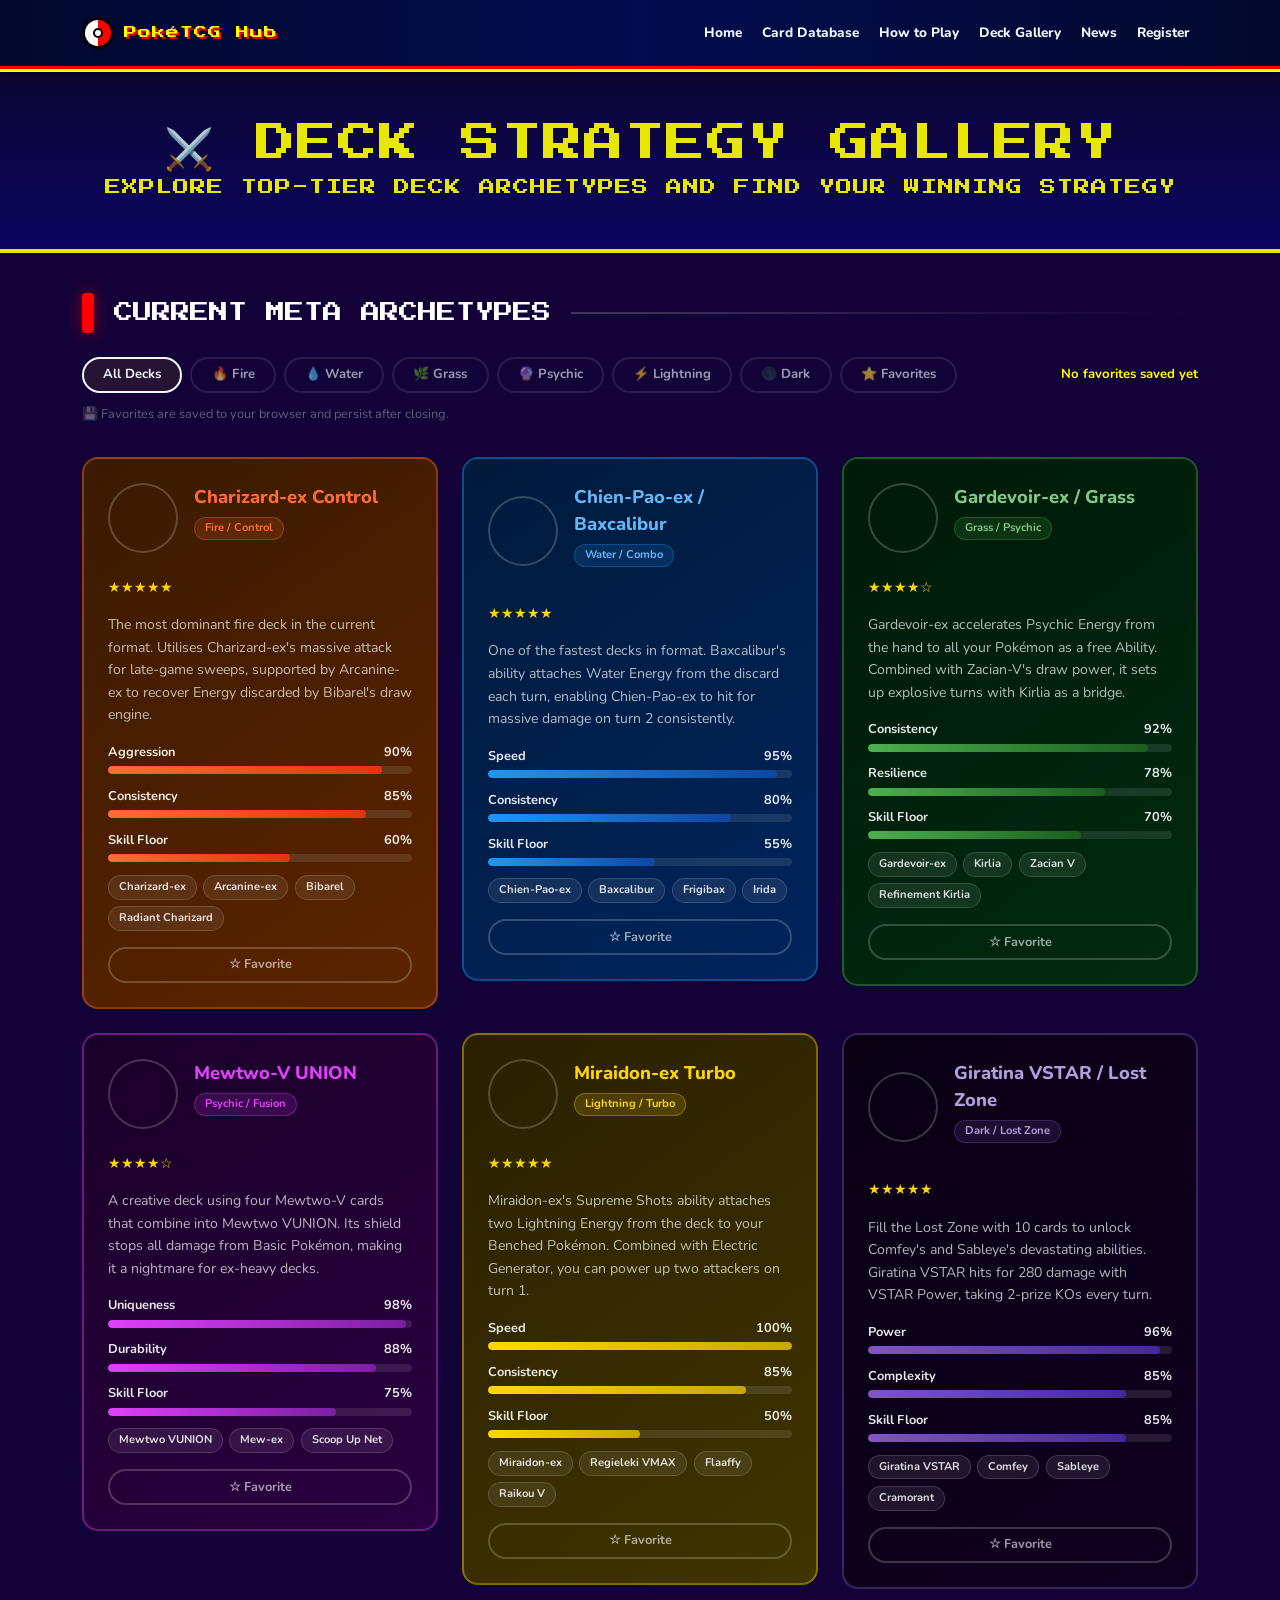
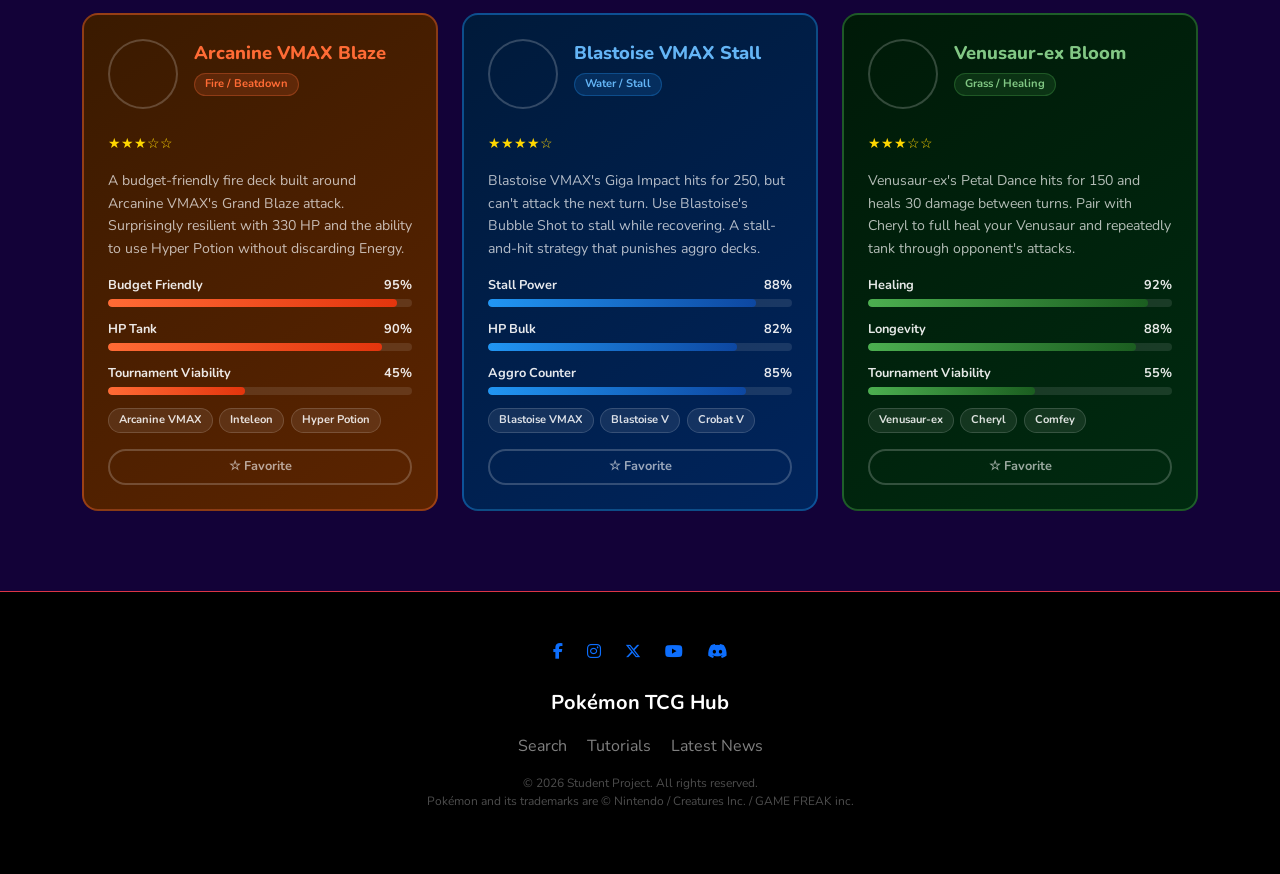
==== decks.html @ c13ad883 "Add files via upload" ====
<!DOCTYPE html>
<html lang="en">
<head>
  <meta charset="UTF-8">
  <meta name="viewport" content="width=device-width, initial-scale=1.0">
  <title>PokéTCG Hub — Deck Strategy Gallery</title>
  <link href="https://cdn.jsdelivr.net/npm/bootstrap@5.3.2/dist/css/bootstrap.min.css" rel="stylesheet">
  <link rel="stylesheet" href="style.css">
  <link rel="stylesheet" href="https://cdnjs.cloudflare.com/ajax/libs/font-awesome/6.4.2/css/all.min.css">
  <link rel="stylesheet" href="tutorial.css">
  <link rel="stylesheet" href="decks.css">

</head>


<body>

  <!-- ── NAVBAR ── -->
  <nav class="navbar navbar-expand-lg">
    <div class="container">
      <a class="navbar-brand" href="index.html">
        <div class="pokeball-icon"></div>
        PokéTCG Hub
      </a>
      <div class="d-flex align-items-center gap-2 order-lg-last">

        <button class="navbar-toggler" type="button" data-bs-toggle="collapse" data-bs-target="#mainNav">
          <span class="navbar-toggler-icon"></span>
        </button>
      </div>
      <div class="collapse navbar-collapse" id="mainNav">
        <ul class="navbar-nav ms-auto gap-1">
          <li class="nav-item"><a class="nav-link" href="index.html"> Home</a></li>
          <li class="nav-item"><a class="nav-link" href="search.html"> Card Database</a></li>
          <li class="nav-item"><a class="nav-link" href="tutorial.html"> How to Play</a></li>
          <li class="nav-item"><a class="nav-link" href="decks.html"> Deck Gallery</a></li>
          <li class="nav-item"><a class="nav-link" href="news.html"> News</a></li>
          <li class="nav-item"><a class="nav-link" href="register.html"> Register</a></li>
        </ul>
      </div>
    </div>
  </nav>

  <!-- ── PAGE BANNER ── -->
  <div class="deck-banner">
    <div class="container">
      <h1>⚔️ Deck Strategy Gallery</h1>
      <p class="mt-2 mb-0">Explore top-tier deck archetypes and find your winning strategy</p>
    </div>
  </div>

  <!-- ── FILTER & FAVORITES BAR ── -->
  <section class="section" style="padding-top:1.5rem; padding-bottom:0;">
    <div class="container">
      <div class="row mb-4">
            <div class="col-12">
                <div class="section-divider-bar">
                    <span class="bar-accent"></span>
                    <h2 class="bar-title">Current Meta Archetypes</h2>
                    <span class="bar-line"></span>
                </div>
            </div>
        </div>
      <div class="d-flex flex-wrap gap-2 align-items-center justify-content-between">
        <div class="d-flex flex-wrap gap-2">
          <button class="deck-filter-btn active" data-filter="all">All Decks</button>
          <button class="deck-filter-btn" data-filter="fire">🔥 Fire</button>
          <button class="deck-filter-btn" data-filter="water">💧 Water</button>
          <button class="deck-filter-btn" data-filter="grass">🌿 Grass</button>
          <button class="deck-filter-btn" data-filter="psychic">🔮 Psychic</button>
          <button class="deck-filter-btn" data-filter="lightning">⚡ Lightning</button>
          <button class="deck-filter-btn" data-filter="dark">🌑 Dark</button>
          <button class="deck-filter-btn" data-filter="favorites">⭐ Favorites</button>
        </div>
        <span id="fav-count" style="font-size:0.82rem;color: yellow;font-weight:700;"></span>
      </div>
      <div style="margin-top:0.75rem;padding-bottom:0.5rem;font-size:0.8rem;color:rgba(255,255,255,0.35);">
        💾 Favorites are saved to your browser and persist after closing.
      </div>
    </div>
  </section>

  <!-- ── DECK GRID ── -->
  <section class="section" style="padding-top:1.5rem;">
    <div class="container">
      <div class="row g-4">

        <!-- FIRE DECK 1 -->
        <div class="col-md-6 col-lg-4 deck-card-wrapper" data-type="fire">
          <div class="deck-card fire">
            <div class="deck-header">
              <div class="deck-type-icon" style="background-image: url('https://r2.limitlesstcg.net/pokemon/gen9/charizard.png');"></div>
              <div>
                <div class="deck-name" style="color:#ff6b35;">Charizard-ex Control</div>
                <div class="deck-tag" style="background:rgba(255,107,53,0.15);color:#ff6b35;border:1px solid rgba(255,107,53,0.3);">Fire / Control</div>
              </div>
            </div>
            <div class="deck-body">
              <div class="deck-stars">★★★★★</div>
              <p class="deck-desc">The most dominant fire deck in the current format. Utilises Charizard-ex's massive attack for late-game sweeps, supported by Arcanine-ex to recover Energy discarded by Bibarel's draw engine.</p>
              <div class="stat-bar">
                <div class="stat-label"><span>Aggression</span><span>90%</span></div><div class="stat-track"><div class="stat-fill fire-fill" style="width:90%;"></div></div></div>
              <div class="stat-bar"><div class="stat-label"><span>Consistency</span><span>85%</span></div><div class="stat-track"><div class="stat-fill fire-fill" style="width:85%;"></div></div></div>
              <div class="stat-bar"><div class="stat-label"><span>Skill Floor</span><span>60%</span></div><div class="stat-track"><div class="stat-fill fire-fill" style="width:60%;"></div></div></div>
              <div class="deck-key-cards">
                <span class="deck-pokemon-chip">Charizard-ex</span>
                <span class="deck-pokemon-chip">Arcanine-ex</span>
                <span class="deck-pokemon-chip">Bibarel</span>
                <span class="deck-pokemon-chip">Radiant Charizard</span>
              </div>
              <button class="fav-btn" data-deck="charizard-ex-control">Favorite</button>
            </div>
          </div>
        </div>

        <!-- WATER DECK 1 -->
        <div class="col-md-6 col-lg-4 deck-card-wrapper" data-type="water">
          <div class="deck-card water">
            <div class="deck-header">
              <div class="deck-type-icon" style="background-image: url('https://r2.limitlesstcg.net/pokemon/gen9/chien-pao.png');"></div>
              <div>
                <div class="deck-name" style="color:#64b5f6;">Chien-Pao-ex / Baxcalibur</div>
                <div class="deck-tag" style="background:rgba(33,150,243,0.15);color:#64b5f6;border:1px solid rgba(33,150,243,0.3);">Water / Combo</div>
              </div>
            </div>
            <div class="deck-body">
              <div class="deck-stars">★★★★★</div>
              <p class="deck-desc">One of the fastest decks in format. Baxcalibur's ability attaches Water Energy from the discard each turn, enabling Chien-Pao-ex to hit for massive damage on turn 2 consistently.</p>
              <div class="stat-bar"><div class="stat-label"><span>Speed</span><span>95%</span></div><div class="stat-track"><div class="stat-fill water-fill" style="width:95%;"></div></div></div>
              <div class="stat-bar"><div class="stat-label"><span>Consistency</span><span>80%</span></div><div class="stat-track"><div class="stat-fill water-fill" style="width:80%;"></div></div></div>
              <div class="stat-bar"><div class="stat-label"><span>Skill Floor</span><span>55%</span></div><div class="stat-track"><div class="stat-fill water-fill" style="width:55%;"></div></div></div>
              <div class="deck-key-cards">
                <span class="deck-pokemon-chip">Chien-Pao-ex</span>
                <span class="deck-pokemon-chip">Baxcalibur</span>
                <span class="deck-pokemon-chip">Frigibax</span>
                <span class="deck-pokemon-chip">Irida</span>
              </div>
              <button class="fav-btn" data-deck="chienpao-baxcalibur">Favorite</button>
            </div>
          </div>
        </div>

        <!-- GRASS DECK 1 -->
        <div class="col-md-6 col-lg-4 deck-card-wrapper" data-type="grass">
          <div class="deck-card grass">
            <div class="deck-header">
              <div class="deck-type-icon" style="background-image: url('	https://r2.limitlesstcg.net/pokemon/gen9/gardevoir.png');"></div>
              <div>
                <div class="deck-name" style="color:#81c784;">Gardevoir-ex / Grass</div>
                <div class="deck-tag" style="background:rgba(76,175,80,0.15);color:#81c784;border:1px solid rgba(76,175,80,0.3);">Grass / Psychic</div>
              </div>
            </div>
            <div class="deck-body">
              <div class="deck-stars">★★★★☆</div>
              <p class="deck-desc">Gardevoir-ex accelerates Psychic Energy from the hand to all your Pokémon as a free Ability. Combined with Zacian-V's draw power, it sets up explosive turns with Kirlia as a bridge.</p>
              <div class="stat-bar"><div class="stat-label"><span>Consistency</span><span>92%</span></div><div class="stat-track"><div class="stat-fill grass-fill" style="width:92%;"></div></div></div>
              <div class="stat-bar"><div class="stat-label"><span>Resilience</span><span>78%</span></div><div class="stat-track"><div class="stat-fill grass-fill" style="width:78%;"></div></div></div>
              <div class="stat-bar"><div class="stat-label"><span>Skill Floor</span><span>70%</span></div><div class="stat-track"><div class="stat-fill grass-fill" style="width:70%;"></div></div></div>
              <div class="deck-key-cards">
                <span class="deck-pokemon-chip">Gardevoir-ex</span>
                <span class="deck-pokemon-chip">Kirlia</span>
                <span class="deck-pokemon-chip">Zacian V</span>
                <span class="deck-pokemon-chip">Refinement Kirlia</span>
              </div>
              <button class="fav-btn" data-deck="gardevoir-grass">Favorite</button>
            </div>
          </div>
        </div>

        <!-- PSYCHIC DECK -->
        <div class="col-md-6 col-lg-4 deck-card-wrapper" data-type="psychic">
          <div class="deck-card psychic">
            <div class="deck-header">
              <div class="deck-type-icon" style="background-image: url('https://r2.limitlesstcg.net/pokemon/gen9/mewtwo.png');"></div>
              <div>
                <div class="deck-name" style="color:#e040fb;">Mewtwo-V UNION</div>
                <div class="deck-tag" style="background:rgba(224,64,251,0.15);color:#e040fb;border:1px solid rgba(224,64,251,0.3);">Psychic / Fusion</div>
              </div>
            </div>
            <div class="deck-body">
              <div class="deck-stars">★★★★☆</div>
              <p class="deck-desc">A creative deck using four Mewtwo-V cards that combine into Mewtwo VUNION. Its shield stops all damage from Basic Pokémon, making it a nightmare for ex-heavy decks.</p>
              <div class="stat-bar"><div class="stat-label"><span>Uniqueness</span><span>98%</span></div><div class="stat-track"><div class="stat-fill psychic-fill" style="width:98%;"></div></div></div>
              <div class="stat-bar"><div class="stat-label"><span>Durability</span><span>88%</span></div><div class="stat-track"><div class="stat-fill psychic-fill" style="width:88%;"></div></div></div>
              <div class="stat-bar"><div class="stat-label"><span>Skill Floor</span><span>75%</span></div><div class="stat-track"><div class="stat-fill psychic-fill" style="width:75%;"></div></div></div>
              <div class="deck-key-cards">
                <span class="deck-pokemon-chip">Mewtwo VUNION</span>
                <span class="deck-pokemon-chip">Mew-ex</span>
                <span class="deck-pokemon-chip">Scoop Up Net</span>
              </div>
              <button class="fav-btn" data-deck="mewtwo-vunion">Favorite</button>
            </div>
          </div>
        </div>

        <!-- LIGHTNING DECK -->
        <div class="col-md-6 col-lg-4 deck-card-wrapper" data-type="lightning">
          <div class="deck-card lightning">
            <div class="deck-header">
              <div class="deck-type-icon" style="background-image: url('https://r2.limitlesstcg.net/pokemon/gen9/miraidon.png');"></div>
              <div>
                <div class="deck-name" style="color:#ffd700;">Miraidon-ex Turbo</div>
                <div class="deck-tag" style="background:rgba(255,215,0,0.15);color:#ffd700;border:1px solid rgba(255,215,0,0.3);">Lightning / Turbo</div>
              </div>
            </div>
            <div class="deck-body">
              <div class="deck-stars">★★★★★</div>
              <p class="deck-desc">Miraidon-ex's Supreme Shots ability attaches two Lightning Energy from the deck to your Benched Pokémon. Combined with Electric Generator, you can power up two attackers on turn 1.</p>
              <div class="stat-bar"><div class="stat-label"><span>Speed</span><span>100%</span></div><div class="stat-track"><div class="stat-fill lightning-fill" style="width:100%;"></div></div></div>
              <div class="stat-bar"><div class="stat-label"><span>Consistency</span><span>85%</span></div><div class="stat-track"><div class="stat-fill lightning-fill" style="width:85%;"></div></div></div>
              <div class="stat-bar"><div class="stat-label"><span>Skill Floor</span><span>50%</span></div><div class="stat-track"><div class="stat-fill lightning-fill" style="width:50%;"></div></div></div>
              <div class="deck-key-cards">
                <span class="deck-pokemon-chip">Miraidon-ex</span>
                <span class="deck-pokemon-chip">Regieleki VMAX</span>
                <span class="deck-pokemon-chip">Flaaffy</span>
                <span class="deck-pokemon-chip">Raikou V</span>
              </div>
              <button class="fav-btn" data-deck="miraidon-turbo">Favorite</button>
            </div>
          </div>
        </div>

        <!-- DARK DECK -->
        <div class="col-md-6 col-lg-4 deck-card-wrapper" data-type="dark">
          <div class="deck-card dark">
            <div class="deck-header">
              <div class="deck-type-icon" style="background-image: url('https://r2.limitlesstcg.net/pokemon/gen9/giratina.png');"></div>
              <div>
                <div class="deck-name" style="color:#b39ddb;">Giratina VSTAR / Lost Zone</div>
                <div class="deck-tag" style="background:rgba(126,87,194,0.15);color:#b39ddb;border:1px solid rgba(126,87,194,0.3);">Dark / Lost Zone</div>
              </div>
            </div>
            <div class="deck-body">
              <div class="deck-stars">★★★★★</div>
              <p class="deck-desc">Fill the Lost Zone with 10 cards to unlock Comfey's and Sableye's devastating abilities. Giratina VSTAR hits for 280 damage with VSTAR Power, taking 2-prize KOs every turn.</p>
              <div class="stat-bar"><div class="stat-label"><span>Power</span><span>96%</span></div><div class="stat-track"><div class="stat-fill dark-fill" style="width:96%;"></div></div></div>
              <div class="stat-bar"><div class="stat-label"><span>Complexity</span><span>85%</span></div><div class="stat-track"><div class="stat-fill dark-fill" style="width:85%;"></div></div></div>
              <div class="stat-bar"><div class="stat-label"><span>Skill Floor</span><span>85%</span></div><div class="stat-track"><div class="stat-fill dark-fill" style="width:85%;"></div></div></div>
              <div class="deck-key-cards">
                <span class="deck-pokemon-chip">Giratina VSTAR</span>
                <span class="deck-pokemon-chip">Comfey</span>
                <span class="deck-pokemon-chip">Sableye</span>
                <span class="deck-pokemon-chip">Cramorant</span>
              </div>
              <button class="fav-btn" data-deck="giratina-lost-zone">Favorite</button>
            </div>
          </div>
        </div>

        <!-- FIRE DECK 2 -->
        <div class="col-md-6 col-lg-4 deck-card-wrapper" data-type="fire">
          <div class="deck-card fire">
            <div class="deck-header">
              <div class="deck-type-icon" style="background-image: url('https://r2.limitlesstcg.net/pokemon/gen9/arcanine.png');"></div>
              <div>
                <div class="deck-name" style="color:#ff6b35;">Arcanine VMAX Blaze</div>
                <div class="deck-tag" style="background:rgba(255,107,53,0.15);color:#ff6b35;border:1px solid rgba(255,107,53,0.3);">Fire / Beatdown</div>
              </div>
            </div>
            <div class="deck-body">
              <div class="deck-stars">★★★☆☆</div>
              <p class="deck-desc">A budget-friendly fire deck built around Arcanine VMAX's Grand Blaze attack. Surprisingly resilient with 330 HP and the ability to use Hyper Potion without discarding Energy.</p>
              <div class="stat-bar"><div class="stat-label"><span>Budget Friendly</span><span>95%</span></div><div class="stat-track"><div class="stat-fill fire-fill" style="width:95%;"></div></div></div>
              <div class="stat-bar"><div class="stat-label"><span>HP Tank</span><span>90%</span></div><div class="stat-track"><div class="stat-fill fire-fill" style="width:90%;"></div></div></div>
              <div class="stat-bar"><div class="stat-label"><span>Tournament Viability</span><span>45%</span></div><div class="stat-track"><div class="stat-fill fire-fill" style="width:45%;"></div></div></div>
              <div class="deck-key-cards">
                <span class="deck-pokemon-chip">Arcanine VMAX</span>
                <span class="deck-pokemon-chip">Inteleon</span>
                <span class="deck-pokemon-chip">Hyper Potion</span>
              </div>
              <button class="fav-btn" data-deck="arcanine-vmax">Favorite</button>
            </div>
          </div>
        </div>

        <!-- WATER DECK 2 -->
        <div class="col-md-6 col-lg-4 deck-card-wrapper" data-type="water">
          <div class="deck-card water">
            <div class="deck-header">
              <div class="deck-type-icon" style="background-image: url('https://r2.limitlesstcg.net/pokemon/gen9/blastoise.png');"></div>
              <div>
                <div class="deck-name" style="color:#64b5f6;">Blastoise VMAX Stall</div>
                <div class="deck-tag" style="background:rgba(33,150,243,0.15);color:#64b5f6;border:1px solid rgba(33,150,243,0.3);">Water / Stall</div>
              </div>
            </div>
            <div class="deck-body">
              <div class="deck-stars">★★★★☆</div>
              <p class="deck-desc">Blastoise VMAX's Giga Impact hits for 250, but can't attack the next turn. Use Blastoise's Bubble Shot to stall while recovering. A stall-and-hit strategy that punishes aggro decks.</p>
              <div class="stat-bar"><div class="stat-label"><span>Stall Power</span><span>88%</span></div><div class="stat-track"><div class="stat-fill water-fill" style="width:88%;"></div></div></div>
              <div class="stat-bar"><div class="stat-label"><span>HP Bulk</span><span>82%</span></div><div class="stat-track"><div class="stat-fill water-fill" style="width:82%;"></div></div></div>
              <div class="stat-bar"><div class="stat-label"><span>Aggro Counter</span><span>85%</span></div><div class="stat-track"><div class="stat-fill water-fill" style="width:85%;"></div></div></div>
              <div class="deck-key-cards">
                <span class="deck-pokemon-chip">Blastoise VMAX</span>
                <span class="deck-pokemon-chip">Blastoise V</span>
                <span class="deck-pokemon-chip">Crobat V</span>
              </div>
              <button class="fav-btn" data-deck="blastoise-vmax">Favorite</button>
            </div>
          </div>
        </div>

        <!-- GRASS DECK 2 -->
        <div class="col-md-6 col-lg-4 deck-card-wrapper" data-type="grass">
          <div class="deck-card grass">
            <div class="deck-header">
              <div class="deck-type-icon" style="background-image: url('https://r2.limitlesstcg.net/pokemon/gen9/venusaur.png');"></div>
              <div>
                <div class="deck-name" style="color:#81c784;">Venusaur-ex Bloom</div>
                <div class="deck-tag" style="background:rgba(76,175,80,0.15);color:#81c784;border:1px solid rgba(76,175,80,0.3);">Grass / Healing</div>
              </div>
            </div>
            <div class="deck-body">
              <div class="deck-stars">★★★☆☆</div>
              <p class="deck-desc">Venusaur-ex's Petal Dance hits for 150 and heals 30 damage between turns. Pair with Cheryl to full heal your Venusaur and repeatedly tank through opponent's attacks.</p>
              <div class="stat-bar"><div class="stat-label"><span>Healing</span><span>92%</span></div><div class="stat-track"><div class="stat-fill grass-fill" style="width:92%;"></div></div></div>
              <div class="stat-bar"><div class="stat-label"><span>Longevity</span><span>88%</span></div><div class="stat-track"><div class="stat-fill grass-fill" style="width:88%;"></div></div></div>
              <div class="stat-bar"><div class="stat-label"><span>Tournament Viability</span><span>55%</span></div><div class="stat-track"><div class="stat-fill grass-fill" style="width:55%;"></div></div></div>
              <div class="deck-key-cards">
                <span class="deck-pokemon-chip">Venusaur-ex</span>
                <span class="deck-pokemon-chip">Cheryl</span>
                <span class="deck-pokemon-chip">Comfey</span>
              </div>
              <button class="fav-btn" data-deck="venusaur-bloom">Favorite</button>
            </div>
          </div>
        </div>

      </div><!-- end row -->
    </div>
  </section>

  <!-- ── FOOTER ── -->
<footer class="py-5 bg-black border-top border-danger">
    <div class="container text-center">
        <div class="social-links d-flex justify-content-center gap-4 mb-4">
            <a href="https://www.facebook.com/Pokemon/" class="social-icon"><i class="fab fa-facebook-f"></i></a>
            <a href="https://www.instagram.com/pokemon/" class="social-icon"><i class="fab fa-instagram"></i></a>
            <a href="https://x.com/Pokemon?lang=en" class="social-icon"><i class="fab fa-x-twitter"></i></a>
            <a href="https://www.youtube.com/@pokemon" class="social-icon"><i class="fab fa-youtube"></i></a>
            <a href="https://discord.com/invite/pokemon" class="social-icon"><i class="fab fa-discord"></i></a>
        </div>

        <div class="mb-3">
            <span class="text-white fw-bold fs-5">Pokémon TCG Hub</span>
        </div>
        
        <ul class="list-inline mb-3">
            <li class="list-inline-item mx-2"><a href="search.html" class="text-white-50 text-decoration-none">Search</a></li>
            <li class="list-inline-item mx-2"><a href="tutorial.html" class="text-white-50 text-decoration-none">Tutorials</a></li>
            <li class="list-inline-item mx-2"><a href="news.html" class="text-white-50 text-decoration-none">Latest News</a></li>
        </ul>

        <p class="text-white-50" style="font-size: 0.75rem; opacity: 0.6;">
            © 2026 Student Project. All rights reserved. <br>
            Pokémon and its trademarks are © Nintendo / Creatures Inc. / GAME FREAK inc.
        </p>
    </div>
</footer>

  <script src="https://cdn.jsdelivr.net/npm/bootstrap@5.3.2/dist/js/bootstrap.bundle.min.js"></script>
  <script src="https://code.jquery.com/jquery-3.7.1.min.js"></script>
  <script src="deck.js"></script>
</body>
</html>
---- style.css ----
@import url('https://fonts.googleapis.com/css2?family=Press+Start+2P&family=Nunito:wght@400;600;700;800;900&display=swap');

*{
  margin: 0;
  padding: 0;
}

body{
  font-family: 'Nunito',sans-serif;
  background: rgb(19, 2, 56);
  color:aliceblue;
  min-height: 100vh;
}

/*--Navbar--*/
.navbar{
  background: linear-gradient(90deg, rgb(2, 8, 44) 0%,rgb(2, 12, 78) 50%,rgb(2, 8, 44) 100%);
  border-bottom: 3px solid red;
  padding: 0.75rem 0;
  position: sticky;
  top: 0;
  z-index: 1000;
  box-shadow: 0 4px 20px rgba(0,0,0,0.4);
}

.navbar::after {
  content: '';
  position: absolute;
  bottom: -6px;
  left: 0; right: 0;
  height: 3px;
  background: yellow;
}

.navbar-brand{
  font-family: 'Press Start 2P', monospace;
  font-size: 0.8rem;
  color: yellow !important;
  text-shadow: 2px 2px 0 red;
  display: flex;
  align-items: center;
  gap: 10px;
  letter-spacing: 1px;
}

.navbar-brand .pokeball-icon{
   width: 32px; height: 32px;
  background: conic-gradient(red 0 50%, white 50% 100%);
  border-radius: 50%;
  border: 3px solid black;
  position: relative;
  flex-shrink: 0;
  animation: spin-slow 8s linear infinite;
}

.navbar-brand .pokeball-icon::after {
  content: '';
  position: absolute;
  top: 50%; left: 50%;
  transform: translate(-50%, -50%);
  width: 10px; height: 10px;
  background: white;
  border-radius: 50%;
  border: 2px solid black;
}


@keyframes spin-slow {
  from { transform: rotate(0deg); }
  to   { transform: rotate(360deg); }
}

.nav-link{
  color:aliceblue;
  font-weight: 780;
  font-size: 0.85rem;
  padding: 0.5rem 0.75rem;
  border-radius: 8px;
  transition: all 0.25s cubic-bezier(0.4,0,0.2,1);
  position:relative;
}

.nav-link:hover, nav-link.active{
  color: yellow;
  background: rgb(20, 15, 1);
}

.nav-link.active::after {
  content: '';
  position: absolute;
  bottom: 2px; left: 50%;
  transform: translateX(-50%);
  width: 6px; height: 6px;
  background:yellow;
  border-radius: 50%;
}

.navbar-toggler{
  border-color: yellow;
}

.navbar-toggler-icon{
  background-image: url("data:image/svg+xml,%3Csvg viewBox='0 0 30 30' xmlns='http://www.w3.org/2000/svg'%3E%3Cpath stroke='rgba(255,215,0,1)' stroke-width='2' d='M4 7h22M4 15h22M4 23h22'/%3E%3C/svg%3E");
}

/*--Hero--*/
.hero{
  position: relative;
  min-height: 85vh;
  display: flex;
  align-items: center;
  background:
    linear-gradient(160deg, rgba(26,26,46,0.95) 0%, rgba(15,52,96,0.9) 100%),
    url('https://images.unsplash.com/photo-1613771404784-3a5686aa2be3?w=1600&q=80') center/cover no-repeat;
  perspective: 800px;
  overflow: hidden;
}

.hero::before{
  content: '';
  position: absolute;
  inset: 0;
  background: radial-gradient(ellipse at 60% 50%, rgba(6, 109, 204, 0.15));
}

.hero-content{ position:relative; z-index: 1;}

.hero-mini-title{
  font-family: 'Press Start 2P', monospace;
  font-size: 1rem;
  color:yellow;
  letter-spacing: 4px;
  text-transform: uppercase;
  margin-bottom: 1rem;
  opacity: 0.9;
}

.hero-title{
  font-family: 'Press Start 2P', monospace;
  font-size: clamp(1.2rem,4VW,2.2rem);
  line-height: 1.6;
  color:white;
  text-shadow: 3px 3px 0 red, 6px 6px 0 black;
  margin-bottom: 1.5rem;
}

.hero-title span{color:yellow;}

.hero-subtitle{
  font-size: 1.1rem;
  color: white;
  max-width: 500px;
  line-height: 1.7;
  margin-bottom: 2rem;
}

.hero-visual{
  position: relative;
  display:flex;
  justify-content: center;
  align-items: center;
}

.hero-pokecard{
  width: 350px;
  transition: transform 0.3s ease;
  transform-style: preserve-3d;
}

.hero-pokecard img {
    max-width: 100%;
    height: auto;
    border-radius: 15px;
    box-shadow: 0 20px 40px rgba(0,0,0,0.6);
    animation: float 4s ease-in-out infinite;
}

.hero-pokecard:hover{
  transform: translateZ(40px) rotateX(10deg) rotateY(5deg);
}

@keyframes float {
    0% { transform: translateY(0px); }
    50% { transform: translateY(-20px); }
    100% { transform: translateY(0px); }
}

/*  Sets Section */
.set-card {
    background: #250322;
    padding: 30px;
    border-radius: 20px;
    text-align: center;
    border: 1px solid #000000;
    transition: all 0.3s ease;
    height: 100%;
}

.set-card:hover {
    background: #88711c;
    border-color: rgb(241, 98, 3);
    transform: scale(1.03);
}

.set-logo {
    max-height: 80px;
    width: auto;
    filter: drop-shadow(0 5px 15px rgba(202, 5, 5, 0.5));
}

.set-card h5 {
    margin-top: 15px;
    font-weight: 700;
}


/*-Middle Section-*/
.feature-box {
    background: rgb(4, 4, 113);
    border-radius: 15px;
    border: 1px solid black ;
    transition: 0.3s;
}

.feature-box:hover {
    border-color: red; /* Poke Red */
    transform: translateY(-5px);
    box-shadow: 0 10px 20px rgba(0,0,0,0.5);
}
  
.feature-box h4 {
    color: yellow; /* Poke Yellow */
    margin-bottom: 15px;
}

/*-Hero Button-*/

.search-hero-button{
  background:linear-gradient(135deg, red, darkred);
  color: white;
  font-weight: 800;
  padding: 0.75rem 2rem;
  border-radius: 50px;
  border: 2px solid transparent;
  transition: all 0.25s cubic-bezier(0.4,0,0.2,1);
  text-decoration: none;
  display:inline-block;
  font-size: 0.95rem;
  box-shadow: 0 4px 15px darkred;
  position: relative;
  overflow: hidden;
}

.search-hero-button::before{
  content: '';
  position:absolute;
  top: 0; left: -100%;
  width: 100%; height: 100%;
  background: linear-gradient(90deg, transparent, rgba(184, 182, 182, 0.688), transparent);
  transition: left 0.4s;
}

.search-hero-button:hover{
  transform: translateY(-2px);
  box-shadow: 0 8px 25px rgb(221, 51, 51);
  color: white;
}

.search-hero-button:hover::before{left: 100%;}

.tutorial-hero-button{
  background: transparent;
  color:yellow;
  font-weight: 800;
  padding: 0.75rem 2rem;
  border-radius: 50px;
  border: 2px solid yellow;
  transition: all 0.25s cubic-bezier(0.4,0,0.2,1); 
  text-decoration: none;
  display: inline-block;
}

.tutorial-hero-button:hover{
  background: yellow;
  color:black;
  transform: translateY(-2px);
}

/* ── SECTION from Search Html ── */
.section { padding: 5rem 0; position: relative; z-index: 1; }
.section-alt { background: rgba(255,255,255,0.02); }


/* ── FEATURE ICONS ── */
.feature-icon {
  width: 64px; height: 64px;
  border-radius: 16px;
  display: flex; align-items: center; justify-content: center;
  font-size: 1.8rem;
  margin-bottom: 1rem;
}
.feature-icon.red    { background: rgba(227,53,13,0.15); }
.feature-icon.yellow { background: rgba(255,215,0,0.15); }
.feature-icon.blue   { background: rgba(26,115,232,0.15); }
.feature-icon.green  { background: rgba(76,175,80,0.15); }

/* ── SEARCH BAR from Search HTML── */
.search-wrapper {
  background: linear-gradient(135deg, rgb(14, 7, 110), rgba(15,52,96,0.6));
  border: 2px solid rgba(255,215,0,0.2);
  border-radius: 16px;
  padding: 2rem;
  margin-bottom: 2rem;
}

.search-input-group {
  display: flex;
  gap: 0.75rem;
  flex-wrap: wrap;
}

.search-input-group input {
  flex: 1;
  min-width: 200px;
  background: rgba(255,255,255,0.07);
  border: 2px solid rgba(255,255,255,0.1);
  border-radius: 50px;
  color: white;
  padding: 0.75rem 1.5rem;
  font-size: 1rem;
  font-family: 'Nunito', sans-serif;
  transition: all 0.25s cubic-bezier(0.4,0,0.2,1);
  outline: none;
}
.search-input-group input:focus {
  border-color: yellow;
  background: rgba(255,255,255,0.1);
  box-shadow: 0 0 0 3px rgba(255,215,0,0.15);
}
.search-input-group input::placeholder { color: rgba(255,255,255,0.4); }

.search-input-group select {
  background: rgba(255,255,255,0.07);
  border: 2px solid rgba(255,255,255,0.1);
  border-radius: 50px;
  color: white;
  padding: 0.75rem 1.2rem;
  font-family: 'Nunito', sans-serif;
  transition:all 0.25s cubic-bezier(0.4,0,0.2,1);
  outline: none;
  cursor: pointer;
}
.search-input-group select:focus { border-color: yellow; }
.search-input-group select option { background: rgb(2, 4, 33); }

/*Search Html banner*/
.page-banner {
    font-family: 'Press Start 2P', monospace;
    font-size: 1rem;
    color:yellow;
    letter-spacing: 4px;
    text-transform: uppercase;
    margin-bottom: 1rem;
    opacity: 0.9;
    background: linear-gradient(rgba(9, 8, 48, 0.7), rgba(7, 7, 116, 0.7));
    background-size: cover;
    background-position: center;
    padding: 50px 0;
    text-align: center;
    border-bottom: 4px solid var(--poke-yellow);
}

/*-- Search Page Button --*/
.btn-poke-primary {
  background: linear-gradient(135deg, red, darkred);
  color:white;
  font-weight: 800;
  padding: 0.75rem 2rem;
  border-radius: 50px;
  border: 2px solid transparent;
  transition: all 0.25s cubic-bezier(0.4,0,0.2,1);
  text-decoration: none;
  display: inline-block;
  font-size: 0.95rem;
  box-shadow: 0 4px 15px rgba(227,53,13,0.4);
  position: relative;
  overflow: hidden;
}
.btn-poke-primary::before {
  content: '';
  position: absolute;
  top: 0; left: -100%;
  width: 100%; height: 100%;
  background: linear-gradient(90deg, transparent, rgba(255,255,255,0.2), transparent);
  transition: left 0.4s;
}
.btn-poke-primary:hover {
  transform: translateY(-2px);
  box-shadow: 0 8px 25px rgba(227,53,13,0.5);
  color: white;
}
.btn-poke-primary:hover::before { left: 100%; }

/*--Pokemon cards*/
.card {
    background: var(--card-bg);
    border: none;
    transition: 0.3s;
}

.card:hover {
    transform: translateY(-8px);
    box-shadow: 0 10px 20px rgba(239, 83, 80, 0.3);
}

.card-title {
    color: var(--poke-yellow);
    font-size: 0.95rem;
}

/*load more button*/
#load-more-btn {
    background: rgb(210, 122, 14);
    border: 1px solid yellow;
    color: white;
    padding: 12px 40px;
    border-radius: 30px;
    font-weight: bold;
}

/* ── DECK CARDS ── */
.deck-banner {
    font-family: 'Press Start 2P', monospace;
    font-size: 1rem;
    color:yellow;
    letter-spacing: 1px;
    text-transform: uppercase;
    margin-bottom: 1rem;
    opacity: 0.9;
    background: linear-gradient(rgba(9, 8, 48, 0.7), rgba(7, 7, 116, 0.7)), url(https://wallpapercave.com/wp/wp12246916.jpg);
    background-size: cover;
    background-position: center;
    padding: 50px 0;
    text-align: center;
    border-bottom: 4px solid yellow;
}

.deck-card {
  border-radius: 16px;
  overflow: hidden;
  border: 2px solid rgba(255,255,255,0.1);
  transition: all 0.25s cubic-bezier(0.4,0,0.2,1);
  position: relative;
  cursor: pointer;
}
.deck-card:hover { transform: translateY(-8px); box-shadow: 0 16px 48px rgba(0,0,0,0.28); } 

.deck-card.fire   { background: linear-gradient(145deg, #3a1a00, #5c2400); border-color: rgba(255,107,53,0.4); }
.deck-card.water  { background: linear-gradient(145deg, #001a3a, #00245c); border-color: rgba(33,150,243,0.4); }
.deck-card.grass  { background: linear-gradient(145deg, #001a08, #002a10); border-color: rgba(76,175,80,0.4); }
.deck-card.psychic{ background: linear-gradient(145deg, #1a0028, #2a0040); border-color: rgba(224,64,251,0.4); }
.deck-card.lightning{background: linear-gradient(145deg, #2a2000, #403400);border-color: rgba(255,215,0,0.4); }
.deck-card.dark   { background: linear-gradient(145deg, #0a0014, #100020); border-color: rgba(126,87,194,0.4); }

.deck-header {
  padding: 1.5rem;
  display: flex;
  align-items: center;
  gap: 1rem;
}
.deck-type-icon {
    width: 70px;
    height: 70px;
    border-radius: 50%; 
    display: flex;
    align-items: center;
    justify-content: center;
    font-size: 1.5rem; 
    flex-shrink: 0;
    
    background-size: contain;
    background-position: center;
    background-repeat: no-repeat;
    border: 2px solid rgba(255, 255, 255, 0.2); 
}
.deck-body { padding: 0 1.5rem 1.5rem; }
.deck-name { font-size: 1.15rem; font-weight: 800; margin-bottom: 0.2rem; }
.deck-tag {
  font-size: 0.7rem;
  font-weight: 700;
  padding: 2px 10px;
  border-radius: 20px;
  display: inline-block;
  margin-bottom: 0.75rem;
}
.deck-desc { font-size: 0.88rem; color: rgba(255,255,255,0.7); line-height: 1.6; margin-bottom: 1rem; }
.deck-stars { color: #FFD700; font-size: 0.9rem; margin-bottom: 1rem; }
.deck-key-cards { display: flex; flex-wrap: wrap; gap: 0.4rem; margin-bottom: 1rem; }
.deck-pokemon-chip {
  font-size: 0.7rem;
  font-weight: 700;
  padding: 3px 10px;
  border-radius: 20px;
  background: rgba(255,255,255,0.08);
  border: 1px solid rgba(255,255,255,0.15);
  color: rgba(255,255,255,0.85);
}
.fav-btn {
  background: transparent;
  border: 2px solid rgba(255,255,255,0.2);
  border-radius: 50px;
  color: rgba(255,255,255,0.6);
  padding: 0.4rem 1.2rem;
  font-size: 0.8rem;
  font-weight: 700;
  cursor: pointer;
  transition: all 0.25s cubic-bezier(0.4,0,0.2,1);
  width: 100%;
  font-family: 'Nunito', sans-serif;
}
.fav-btn:hover { border-color: #FFD700; color: #FFD700; }
.fav-btn.active { background: rgba(255,215,0,0.15); border-color: #FFD700; color: #FFD700;}
.fav-btn.active::before { content: '★ '; }
.fav-btn:not(.active)::before { content: '☆ '; }

.fav-flash { animation: fav-pulse 0.6s ease; }
  @keyframes fav-pulse {
    0%   { box-shadow: 0 0 0 0 rgba(255,215,0,0.5); }
    50%  { box-shadow: 0 0 40px 10px rgba(255,215,0,0.25); }
    100% { box-shadow: 0 0 0 0 rgba(255,215,0,0); }
}
.deck-filter-btn {
  background: transparent;
  border: 2px solid rgba(255,255,255,0.1);
  border-radius: 50px;
  color: rgba(255,255,255,0.6);
  padding: 0.4rem 1.2rem;
  font-size: 0.82rem;
  font-weight: 700;
  cursor: pointer;
  transition: all 0.2s;
  font-family: 'Nunito', sans-serif;
}
.deck-filter-btn:hover,
.deck-filter-btn.active {
  border-color: var(--poke-yellow);
  color: var(--poke-yellow);
  background: rgba(255,215,0,0.08);
}
.stat-fill.fire-fill       { background: linear-gradient(90deg, #ff6b35, #e3350d); }
.stat-fill.water-fill      { background: linear-gradient(90deg, #2196f3, #0d47a1); }
.stat-fill.grass-fill      { background: linear-gradient(90deg, #4caf50, #1b5e20); }
.stat-fill.psychic-fill    { background: linear-gradient(90deg, #e040fb, #7b1fa2); }
.stat-fill.lightning-fill  { background: linear-gradient(90deg, #ffd700, #c9a800); }
.stat-fill.dark-fill       { background: linear-gradient(90deg, #7e57c2, #4527a0); }


.badge-tournament { background: #E3350D; color: #fff; }
.badge-expansion  { background: #1A73E8; color: #fff; }
.badge-special    { background: #FFD700; color: #1a1a2e; }
.news-body { padding: 1.25rem; }
.news-date { font-size: 0.75rem; color: #6b7280; margin-bottom: 0.5rem; }
.news-title { font-size: 1rem; font-weight: 800; margin-bottom: 0.5rem; line-height: 1.4; }
.news-excerpt { font-size: 0.85rem; color: rgba(255,255,255,0.65); line-height: 1.6; }

.event-row {
  display: flex;
  align-items: center;
  gap: 1rem;
  padding: 1rem 1.25rem;
  border-radius: 12px;
  background: rgba(255,255,255,0.04);
  border: 1px solid rgba(255,255,255,0.07);
  margin-bottom: 0.75rem;
  transition: all 0.25s cubic-bezier(0.4,0,0.2,1);
}
.event-row:hover { background: rgba(255,215,0,0.06); border-color: rgba(255,215,0,0.2); }
.event-date-box {
  background: #E3350D;
  border-radius: 8px;
  padding: 0.5rem 0.75rem;
  text-align: center;
  min-width: 56px;
  flex-shrink: 0;
}
.event-month { font-size: 0.6rem; font-weight: 800; letter-spacing: 2px; text-transform: uppercase; }
.event-day   { font-size: 1.4rem; font-weight: 900; line-height: 1; }
.event-info  { flex: 1; }
.event-name  { font-size: 0.95rem; font-weight: 800; margin-bottom: 0.2rem; }
.event-loc   { font-size: 0.8rem; color: #6b7280; }
.event-prize { font-size: 0.75rem; font-weight: 700; color: #FFD700; }

/* Container for each stat row */
.stat-bar {
  margin-bottom: 0.8rem;
}

/* Label text (Aggression, 90%, etc.) */
.stat-label {
  font-size: 0.8rem;
  font-weight: 700;
  margin-bottom: 4px;
  color: rgba(255, 255, 255, 0.9);
  display: flex;
  justify-content: space-between;
}

/* The empty gray background of the bar */
.stat-track {
  width: 100%;
  height: 8px;
  background: rgba(255, 255, 255, 0.1);
  border-radius: 10px;
  overflow: hidden; /* Ensures the fill doesn't bleed over rounded corners */
}

/* The colored part of the bar */
.stat-fill {
  height: 100%;
  border-radius: 10px;
  transition: width 1s ease-in-out; /* Optional: adds a nice animation on load */
}

/* Specific gradients for different types  */
.fire-fill      { background: linear-gradient(90deg, #ff6b35, #e3350d); }
.water-fill     { background: linear-gradient(90deg, #2196f3, #0d47a1); }
.grass-fill     { background: linear-gradient(90deg, #4caf50, #1b5e20); }
.psychic-fill   { background: linear-gradient(90deg, #e040fb, #7b1fa2); }
.lightning-fill { background: linear-gradient(90deg, #ffd700, #c9a800); }
.dark-fill      { background: linear-gradient(90deg, #7e57c2, #4527a0); }

.social-links-wrapper {
    display: flex;
    justify-content: center;
    gap: 20px;
}

.social-link {
    width: 50px;
    height: 50px;
    display: flex;
    align-items: center;
    justify-content: center;
    border-radius: 50%;
    color: white;
    text-decoration: none;
    font-size: 1.5rem;
    background: rgba(255, 255, 255, 0.05);
    border: 1px solid rgba(255, 255, 255, 0.1);
    transition: all 0.3s cubic-bezier(0.175, 0.885, 0.32, 1.275);
}

/* Hover Effects with Brand Colors */
.social-link.instagram:hover {
    background: radial-gradient(circle at 30% 107%, #fdf497 0%, #fdf497 5%, #fd5949 45%, #d6249f 60%, #285AEB 90%);
    box-shadow: 0 0 20px rgba(214, 36, 159, 0.5);
    transform: translateY(-5px);
}

.social-link.facebook:hover {
    background: #1877F2;
    box-shadow: 0 0 20px rgba(24, 119, 242, 0.5);
    transform: translateY(-5px);
}

.social-link.youtube:hover {
    background: #FF0000;
    box-shadow: 0 0 20px rgba(255, 0, 0, 0.5);
    transform: translateY(-5px);
}

.social-link i {
    transition: transform 0.3s ease;
}

.social-link:hover i {
    transform: scale(1.1);
}
---- tutorial.css ----
/* Library Header */
.tutorial-banner {
    font-family: 'Press Start 2P', monospace;
    font-size: 1rem;
    color:yellow;
    letter-spacing: 1px;
    text-transform: uppercase;
    margin-bottom: 1rem;
    opacity: 0.9;
    background: linear-gradient(rgba(9, 8, 48, 0.7), rgba(7, 7, 116, 0.7)), url('https://images.unsplash.com/photo-1613771404721-1f92d799e49f?auto=format&fit=crop&q=80&w=1200');
    background-size: cover;
    background-position: center;
    padding: 50px 0;
    text-align: center;
    border-bottom: 4px solid yellow;
}
.library-header {
    background: linear-gradient(rgba(0,0,0,0.6), rgba(0,0,0,0.6)), url('https://images.unsplash.com/photo-1613771404721-1f92d799e49f?auto=format&fit=crop&q=80&w=1200');
    background-size: cover;
    background-position: center;
    border-bottom: 2px solid red;
}

/* Video Card Styling */
.video-card {
    background: rgba(255, 255, 255, 0.05);
    border-radius: 15px;
    overflow: hidden;
    transition: transform 0.3s ease, box-shadow 0.3s ease;
    border: 1px solid rgba(255, 255, 255, 0.1);
    height: 100%;

    display: flex;
    flex-direction: column;
}

.video-card:hover {
    transform: translateY(-10px);
    box-shadow: 0 10px 30px rgba(255, 0, 0, 0.3);
    border-color: red;
}

.video-link {
    text-decoration: none;
    color: inherit;
}

/* Thumbnail with Overlay */
.thumbnail-wrapper {
    position: relative;
    aspect-ratio: 16 / 9;
    overflow: hidden;
}

.thumbnail-wrapper img {
    width: 100%;
    height: 100%;
    object-fit: cover;
}

/* Red Play Button */
.play-btn-overlay {
    position: absolute;
    top: 0; left: 0;
    width: 100%; height: 100%;
    background: rgba(0,0,0,0.2);
    display: flex;
    justify-content: center;
    align-items: center;
    transition: background 0.3s ease;
}

.yt-play-btn {
    width: 70px;
    height: 50px;
    background-color: rgba(255, 0, 0, 0.8);
    border-radius: 12px;
    position: relative;
    transition: transform 0.2s ease, background-color 0.2s ease;
}

/* The triangle inside the button */
.yt-play-btn::before {
    content: '';
    position: absolute;
    top: 50%; left: 55%;
    transform: translate(-50%, -50%);
    border-style: solid;
    border-width: 10px 0 10px 18px;
    border-color: transparent transparent transparent white;
}

.video-card:hover .yt-play-btn {
    background-color: #ff0000;
    transform: scale(1.1);
}

.video-card:hover .play-btn-overlay {
    background: rgba(0,0,0,0);
}

/* Text Info */
.video-info {
    padding: 1.2rem;
}

.video-info h5 {
    color: #fff;
    font-weight: 700;
    margin-bottom: 0.5rem;
}

.video-info p {
    color: #aaa;
    font-size: 0.9rem;
    margin-bottom: 0;
}

.channel-card {
    background: linear-gradient(135deg, rgba(255, 0, 0, 0.2) 0%, rgba(0, 0, 0, 0.4) 100%);
    border: 2px solid rgba(255, 255, 255, 0.1);
    border-radius: 20px;
    backdrop-filter: blur(10px);
}

.channel-logo img {
    width: 100px;
    height: 100px;
    border: 3px solid white;
}

.channel-action .btn-danger {
    background-color: #ff0000;
    border: none;
    transition: all 0.3s ease;
    box-shadow: 0 4px 15px rgba(255, 0, 0, 0.4);
}

.channel-action .btn-danger:hover {
    transform: scale(1.05);
    background-color: #cc0000;
}

/* More Content CTA Box */
.more-content-box {
    background: linear-gradient(135deg, rgba(255, 255, 255, 0.05) 0%, rgba(255, 255, 255, 0.02) 100%);
    border: 1px dashed rgba(255, 255, 255, 0.2);
    border-radius: 15px; /* Match video card radius */
    transition: all 0.3s ease;
}

.more-content-box h4 {
    font-size: 1.1rem;
}

.more-content-box:hover {
    border-color: #ff0000;
    background: rgba(255, 0, 0, 0.03);
}

/* Custom Playlist Button */
.btn-more-playlist {
    display: inline-flex;
    align-items: center;
    justify-content: center;
    background: #ff0000;
    color: white;
    text-decoration: none;
    border-radius: 50px;
    font-weight: 700;
    font-size: 0.85rem;
    text-transform: uppercase;
    transition: 0.3s;
}

.btn-more-playlist:hover {
    color: white;
    transform: scale(1.05);
    box-shadow: 0 8px 25px rgba(255, 0, 0, 0.5);
}

.btn-more-playlist .btn-icon {
    transition: transform 0.3s ease;
}

.btn-more-playlist:hover .btn-icon {
    transform: translateX(5px);
}

.thumbnail-wrapper img {
    width: 100%;
    height: 100%;
    object-fit: cover;
}

/* Roadmap Grid Styling */
.roadmap-card {
    background: rgba(2, 12, 78, 0.4);
    border: 1px solid rgba(255, 255, 255, 0.1);
    border-radius: 20px;
    padding: 30px 20px;
    text-align: center;
    position: relative;
    transition: all 0.3s ease;
}

.roadmap-card:hover {
    background: rgba(2, 12, 78, 0.6);
    transform: translateY(-5px);
}

/* The "Phase" Badge */
.step-badge {
    position: absolute;
    top: -12px;
    left: 50%;
    transform: translateX(-50%);
    background: #ff0000;
    color: white;
    font-size: 0.7rem;
    font-weight: 800;
    padding: 4px 15px;
    border-radius: 50px;
    text-transform: uppercase;
    letter-spacing: 1px;
    box-shadow: 0 4px 10px rgba(255, 0, 0, 0.3);
}

.roadmap-icon {
    font-size: 2.5rem;
    margin-bottom: 15px;
    filter: drop-shadow(0 0 10px rgba(255, 255, 255, 0.2));
}

.roadmap-card h4 {
    font-family: 'Press Start 2P', cursive;
    font-size: 0.9rem;
    color: #FFD700; /* Pokémon Gold */
    margin-bottom: 15px;
}

.roadmap-card p {
    line-height: 1.6;
}

/* Center card highlight to draw the eye */
.highlight-border {
    border: 1px solid rgba(255, 215, 0, 0.4) !important;
    box-shadow: inset 0 0 20px rgba(255, 215, 0, 0.05);
}

@media (max-width: 768px) {
    .roadmap-card { margin-bottom: 20px; }
}

/* Different background for the Library Section */
#video-section-wrapper {
    background-color: #060b28; /* Slightly darker/different tint than the body */
    border-top: 1px solid rgba(255, 255, 255, 0.05);
    margin-top: 50px;
}

/* The "Watch Tutorials" Bar Styling */
.section-divider-bar {
    display: flex;
    align-items: center;
    gap: 20px;
}

.bar-accent {
    width: 12px;
    height: 40px;
    background: #ff0000; /* Red Accent */
    border-radius: 4px;
    box-shadow: 0 0 15px rgba(255, 0, 0, 0.5);
}

.bar-title {
    font-family: 'Press Start 2P', cursive;
    font-size: 1.2rem;
    color: #ffffff;
    margin-bottom: 0;
    white-space: nowrap;
    text-transform: uppercase;
}

.bar-line {
    flex-grow: 1;
    height: 2px;
    background: linear-gradient(90deg, rgba(255,255,255,0.2) 0%, transparent 100%);
}

/* Optional: Slight color shift for cards in this section to make them pop */
#video-section-wrapper .video-card {
    background: rgba(255, 255, 255, 0.03);
    border: 1px solid rgba(255, 255, 255, 0.08);
}
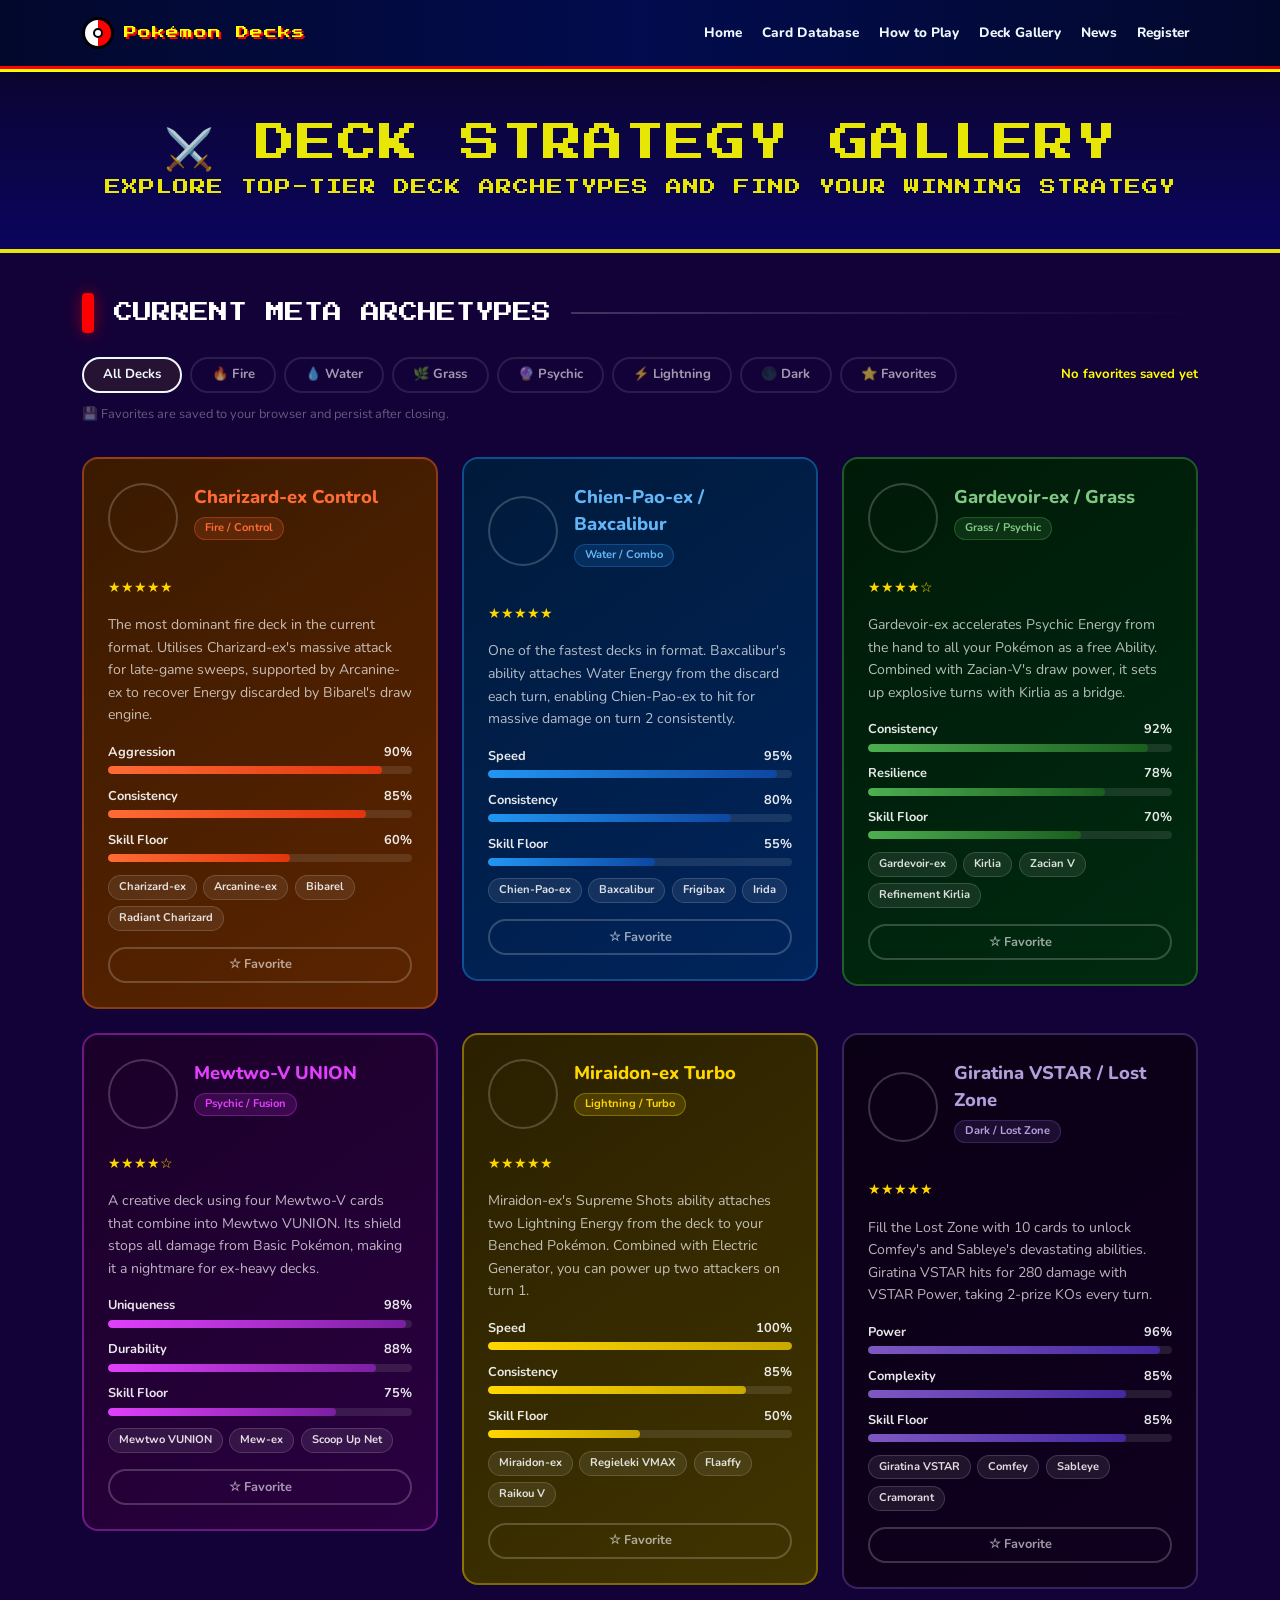
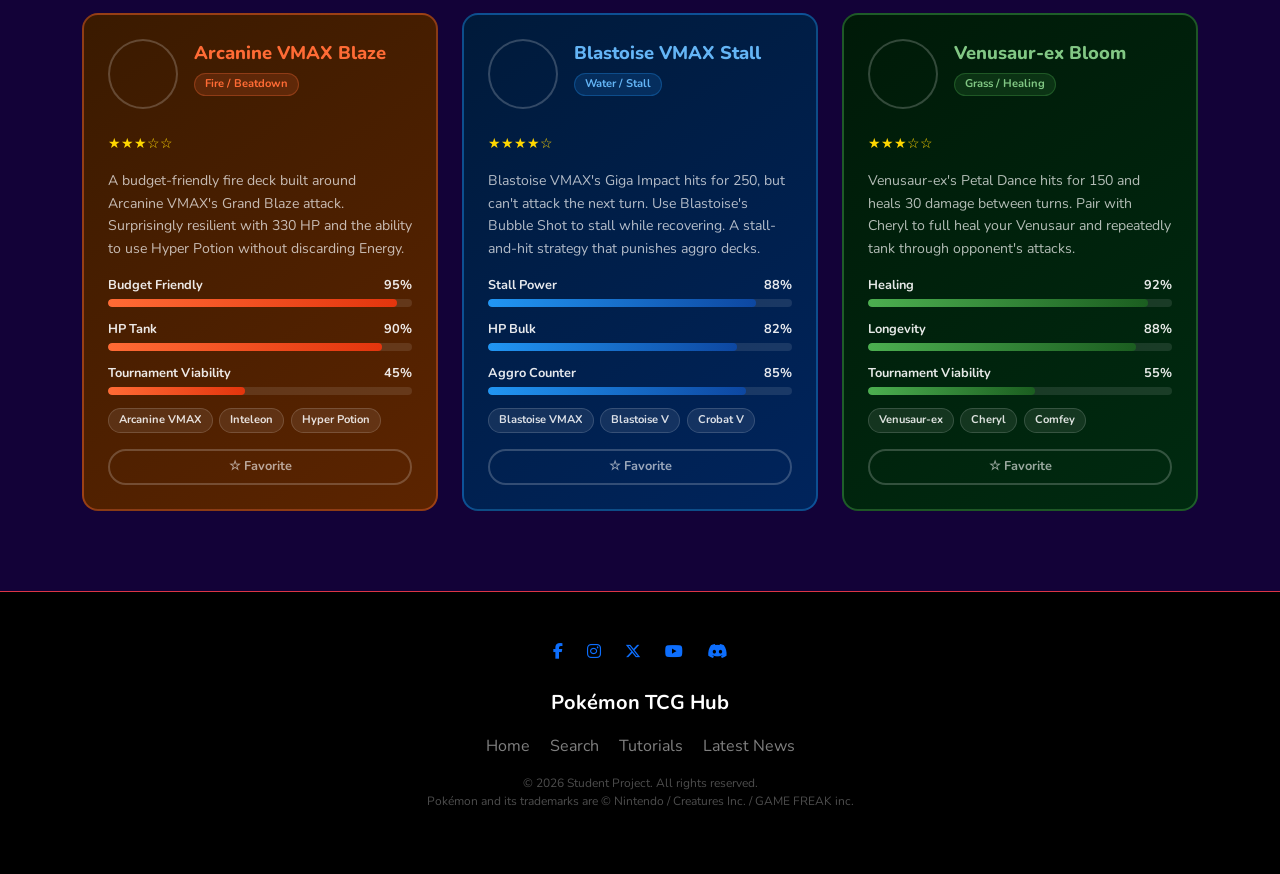
==== commit 799b126c: "Update decks.html" ====
--- a/decks.html
+++ b/decks.html
@@ -20,7 +20,7 @@
     <div class="container">
       <a class="navbar-brand" href="index.html">
         <div class="pokeball-icon"></div>
-        PokéTCG Hub
+        Pokémon Decks
       </a>
       <div class="d-flex align-items-center gap-2 order-lg-last">
 
@@ -345,6 +345,7 @@
         </div>
         
         <ul class="list-inline mb-3">
+            <li class="list-inline-item mx-2"><a href="home.html" class="text-white-50 text-decoration-none">Home</a></li>
             <li class="list-inline-item mx-2"><a href="search.html" class="text-white-50 text-decoration-none">Search</a></li>
             <li class="list-inline-item mx-2"><a href="tutorial.html" class="text-white-50 text-decoration-none">Tutorials</a></li>
             <li class="list-inline-item mx-2"><a href="news.html" class="text-white-50 text-decoration-none">Latest News</a></li>
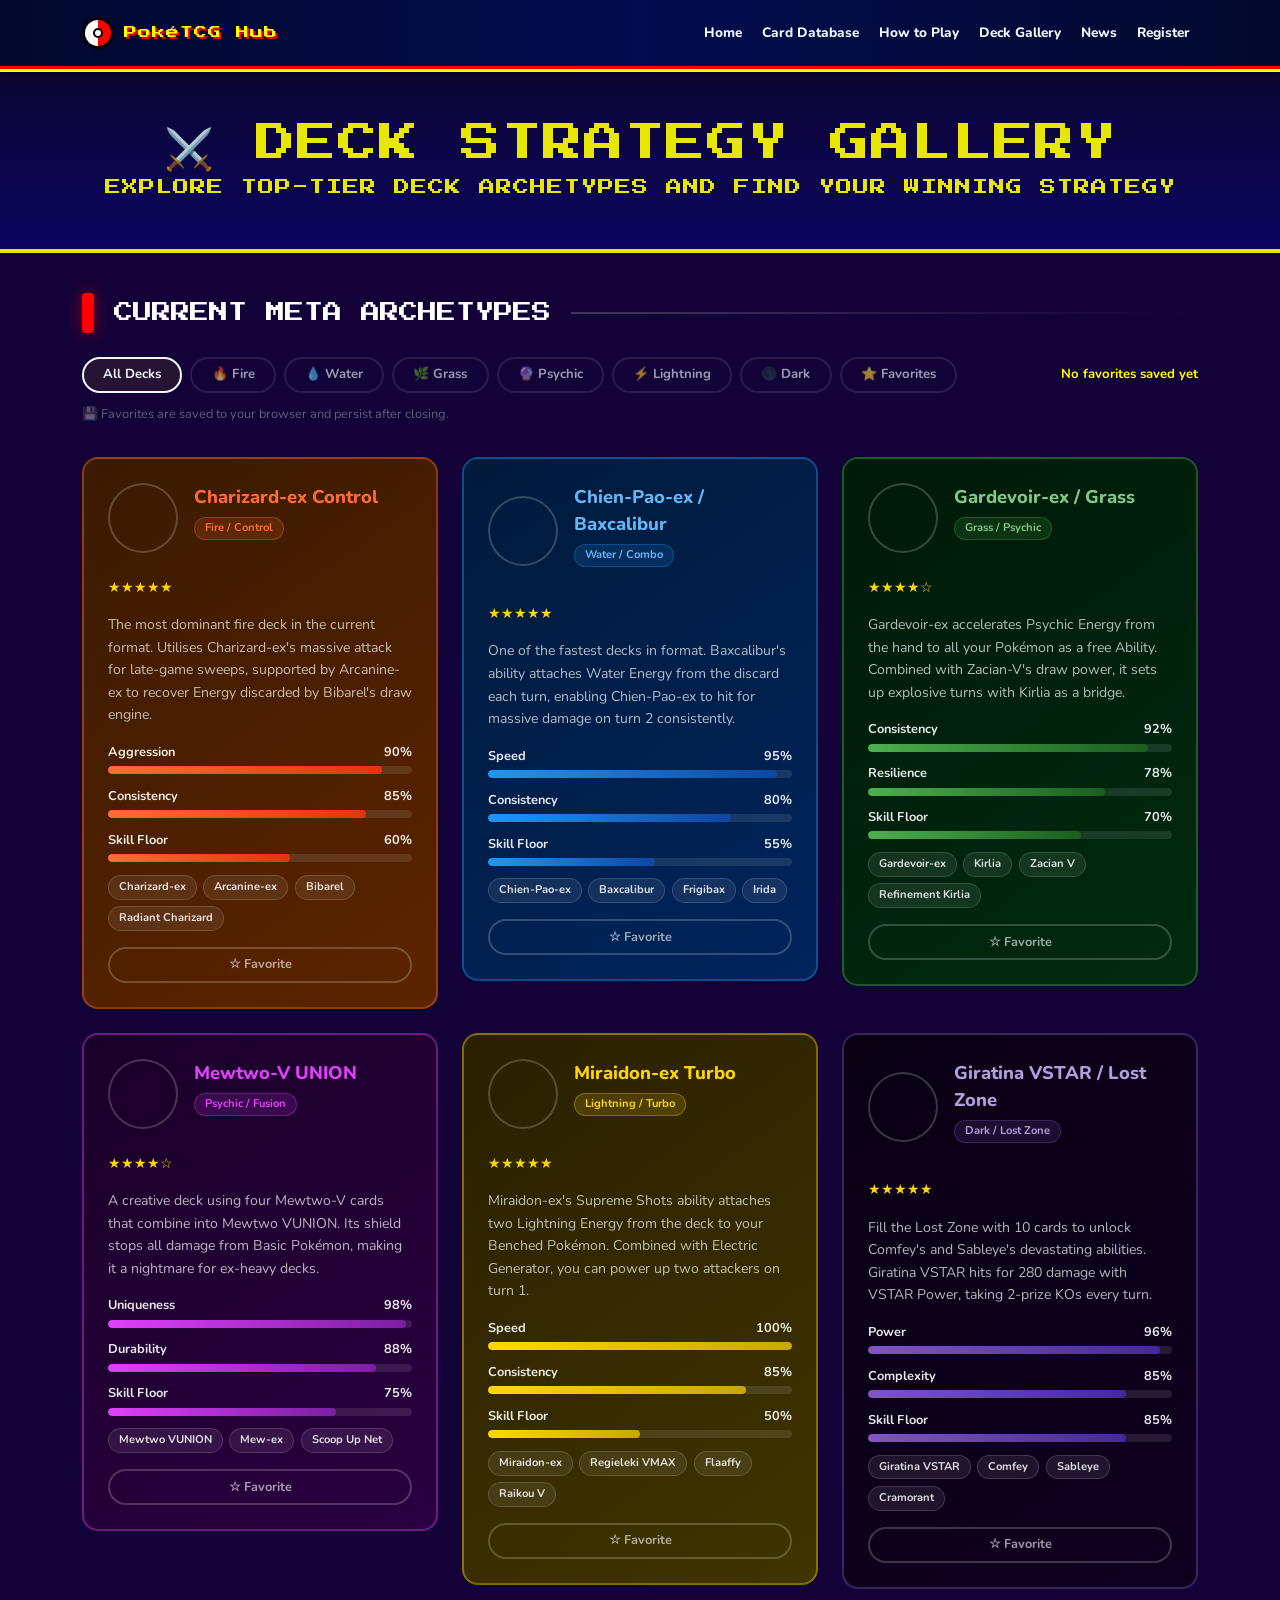
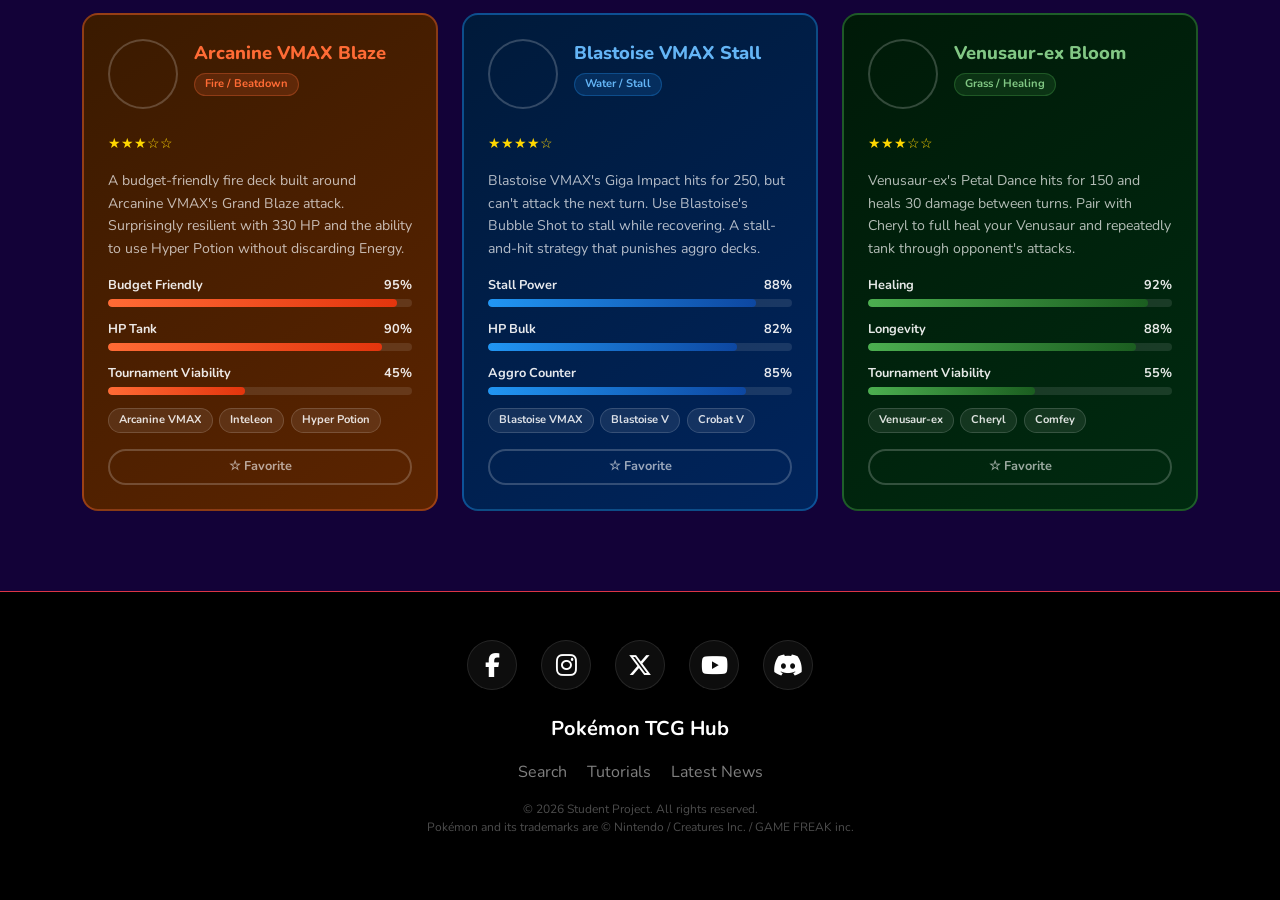
==== commit 136205c2: "Update decks.html" ====
--- a/decks.html
+++ b/decks.html
@@ -20,7 +20,7 @@
     <div class="container">
       <a class="navbar-brand" href="index.html">
         <div class="pokeball-icon"></div>
-        Pokémon Decks
+        PokéTCG Hub
       </a>
       <div class="d-flex align-items-center gap-2 order-lg-last">
 
@@ -333,11 +333,11 @@
 <footer class="py-5 bg-black border-top border-danger">
     <div class="container text-center">
         <div class="social-links d-flex justify-content-center gap-4 mb-4">
-            <a href="https://www.facebook.com/Pokemon/" class="social-icon"><i class="fab fa-facebook-f"></i></a>
-            <a href="https://www.instagram.com/pokemon/" class="social-icon"><i class="fab fa-instagram"></i></a>
-            <a href="https://x.com/Pokemon?lang=en" class="social-icon"><i class="fab fa-x-twitter"></i></a>
-            <a href="https://www.youtube.com/@pokemon" class="social-icon"><i class="fab fa-youtube"></i></a>
-            <a href="https://discord.com/invite/pokemon" class="social-icon"><i class="fab fa-discord"></i></a>
+            <a href="https://www.facebook.com/Pokemon/" class="social-icon facebook"><i class="fab fa-facebook-f"></i></a>
+            <a href="https://www.instagram.com/pokemon/" class="social-icon instagram"><i class="fab fa-instagram"></i></a>
+            <a href="https://x.com/Pokemon?lang=en" class="social-icon twitter"><i class="fab fa-x-twitter"></i></a>
+            <a href="https://www.youtube.com/@pokemon" class="social-icon youtube"><i class="fab fa-youtube"></i></a>
+            <a href="https://discord.com/invite/pokemon" class="social-icon discord"><i class="fab fa-discord"></i></a>
         </div>
 
         <div class="mb-3">
@@ -345,7 +345,6 @@
         </div>
         
         <ul class="list-inline mb-3">
-            <li class="list-inline-item mx-2"><a href="home.html" class="text-white-50 text-decoration-none">Home</a></li>
             <li class="list-inline-item mx-2"><a href="search.html" class="text-white-50 text-decoration-none">Search</a></li>
             <li class="list-inline-item mx-2"><a href="tutorial.html" class="text-white-50 text-decoration-none">Tutorials</a></li>
             <li class="list-inline-item mx-2"><a href="news.html" class="text-white-50 text-decoration-none">Latest News</a></li>
--- a/style.css
+++ b/style.css
@@ -290,20 +290,6 @@
 /* ── SECTION from Search Html ── */
 .section { padding: 5rem 0; position: relative; z-index: 1; }
 .section-alt { background: rgba(255,255,255,0.02); }
-
-
-/* ── FEATURE ICONS ── */
-.feature-icon {
-  width: 64px; height: 64px;
-  border-radius: 16px;
-  display: flex; align-items: center; justify-content: center;
-  font-size: 1.8rem;
-  margin-bottom: 1rem;
-}
-.feature-icon.red    { background: rgba(227,53,13,0.15); }
-.feature-icon.yellow { background: rgba(255,215,0,0.15); }
-.feature-icon.blue   { background: rgba(26,115,232,0.15); }
-.feature-icon.green  { background: rgba(76,175,80,0.15); }
 
 /* ── SEARCH BAR from Search HTML── */
 .search-wrapper {
@@ -404,7 +390,7 @@
 
 /*--Pokemon cards*/
 .card {
-    background: var(--card-bg);
+    background: black;
     border: none;
     transition: 0.3s;
 }
@@ -415,7 +401,7 @@
 }
 
 .card-title {
-    color: var(--poke-yellow);
+    color: yellow;
     font-size: 0.95rem;
 }
 
@@ -636,7 +622,7 @@
     gap: 20px;
 }
 
-.social-link {
+.social-icon {
     width: 50px;
     height: 50px;
     display: flex;
@@ -652,28 +638,40 @@
 }
 
 /* Hover Effects with Brand Colors */
-.social-link.instagram:hover {
+.social-icon.instagram:hover {
     background: radial-gradient(circle at 30% 107%, #fdf497 0%, #fdf497 5%, #fd5949 45%, #d6249f 60%, #285AEB 90%);
     box-shadow: 0 0 20px rgba(214, 36, 159, 0.5);
     transform: translateY(-5px);
 }
 
-.social-link.facebook:hover {
+.social-icon.facebook:hover {
     background: #1877F2;
     box-shadow: 0 0 20px rgba(24, 119, 242, 0.5);
     transform: translateY(-5px);
 }
 
-.social-link.youtube:hover {
+.social-icon.youtube:hover {
     background: #FF0000;
     box-shadow: 0 0 20px rgba(255, 0, 0, 0.5);
     transform: translateY(-5px);
 }
 
-.social-link i {
+.social-icon.twitter:hover {
+    background: #000000;
+    box-shadow: 0 0 20px rgba(255, 255, 255, 0.2);
+    transform: translateY(-5px);
+}
+
+.social-icon.discord:hover {
+    background: #5865F2;
+    box-shadow: 0 0 20px rgba(88, 101, 242, 0.5);
+    transform: translateY(-5px);
+}
+
+.social-icon i {
     transition: transform 0.3s ease;
 }
 
-.social-link:hover i {
+.social-icon:hover i {
     transform: scale(1.1);
-}+}
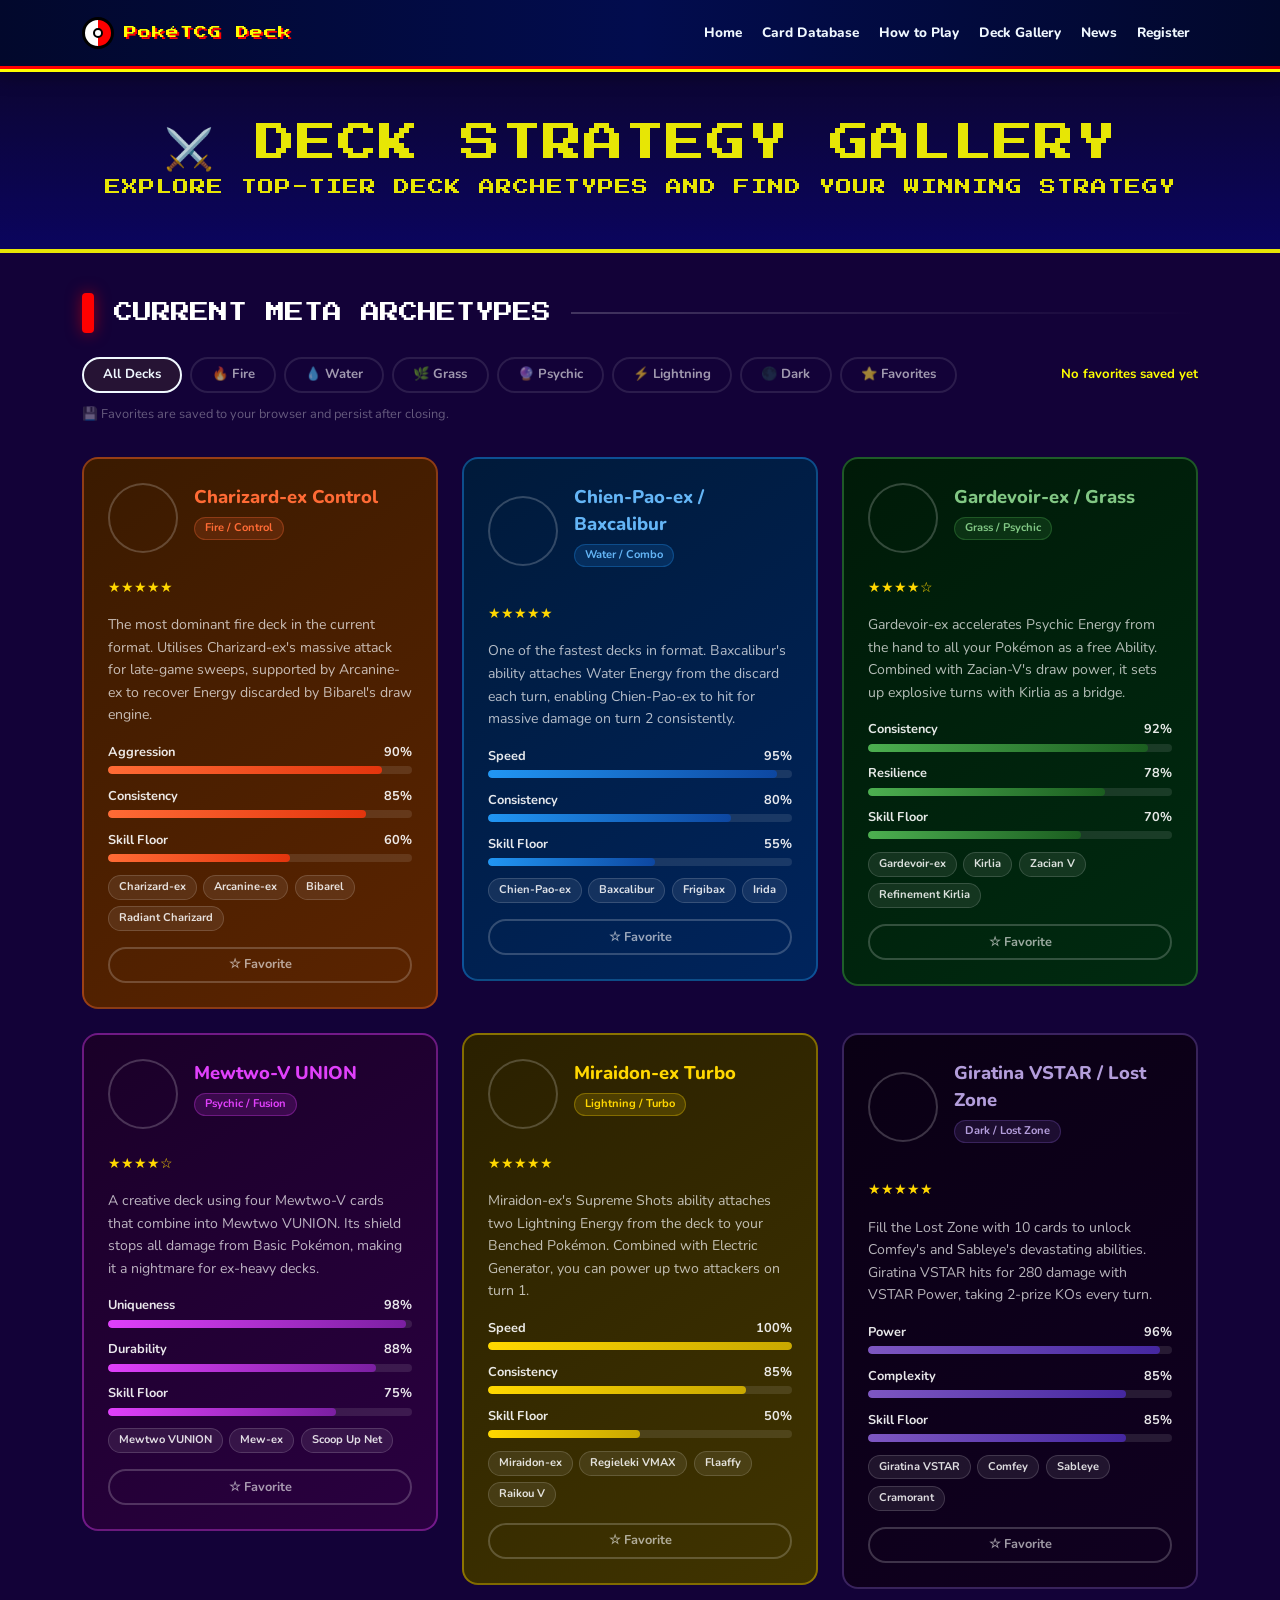
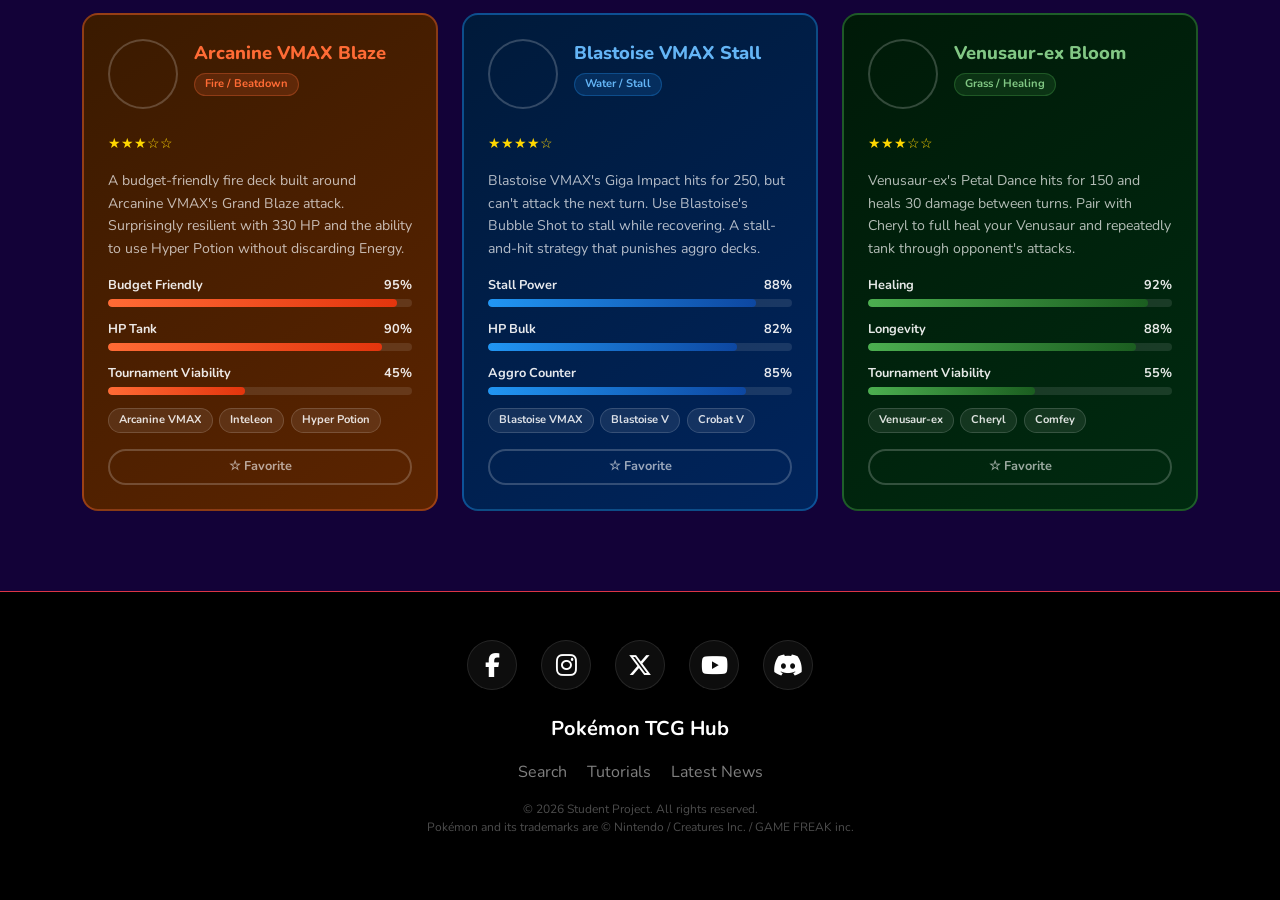
==== commit 45105a6b: "Update decks.html" ====
--- a/decks.html
+++ b/decks.html
@@ -20,7 +20,7 @@
     <div class="container">
       <a class="navbar-brand" href="index.html">
         <div class="pokeball-icon"></div>
-        PokéTCG Hub
+        PokéTCG Deck 
       </a>
       <div class="d-flex align-items-center gap-2 order-lg-last">
 
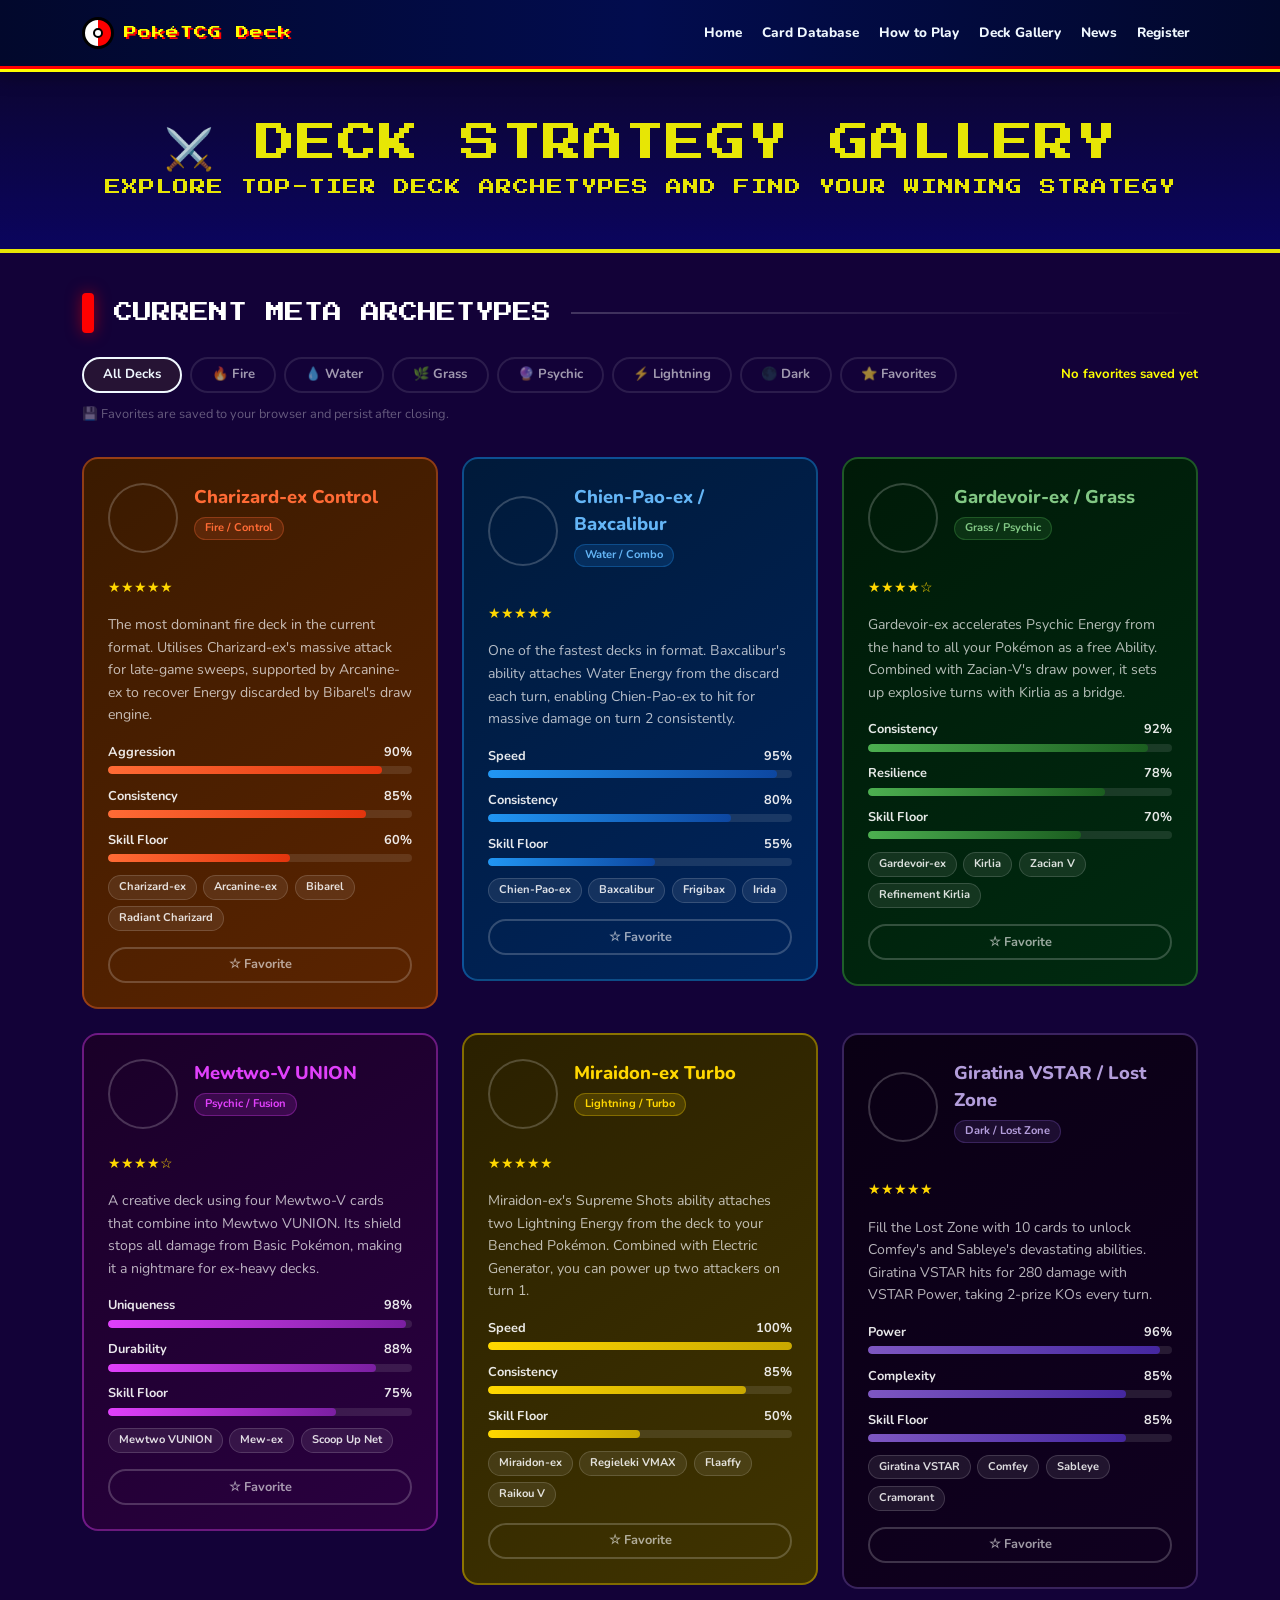
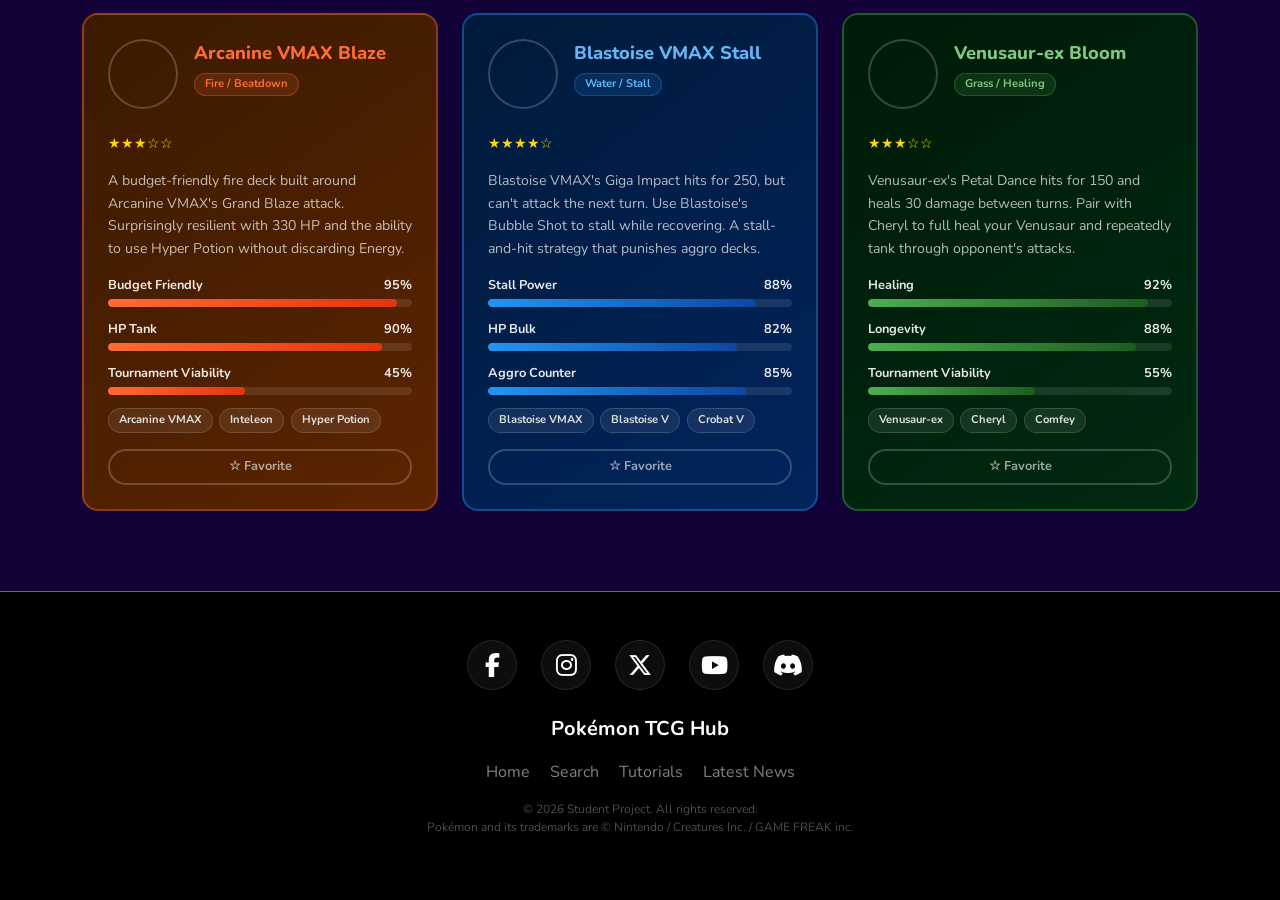
==== commit 1976e1e9: "Update decks.html" ====
--- a/decks.html
+++ b/decks.html
@@ -345,6 +345,7 @@
         </div>
         
         <ul class="list-inline mb-3">
+            <li class="list-inline-item mx-2"><a href="index.html" class="text-white-50 text-decoration-none">Home</a></li>
             <li class="list-inline-item mx-2"><a href="search.html" class="text-white-50 text-decoration-none">Search</a></li>
             <li class="list-inline-item mx-2"><a href="tutorial.html" class="text-white-50 text-decoration-none">Tutorials</a></li>
             <li class="list-inline-item mx-2"><a href="news.html" class="text-white-50 text-decoration-none">Latest News</a></li>
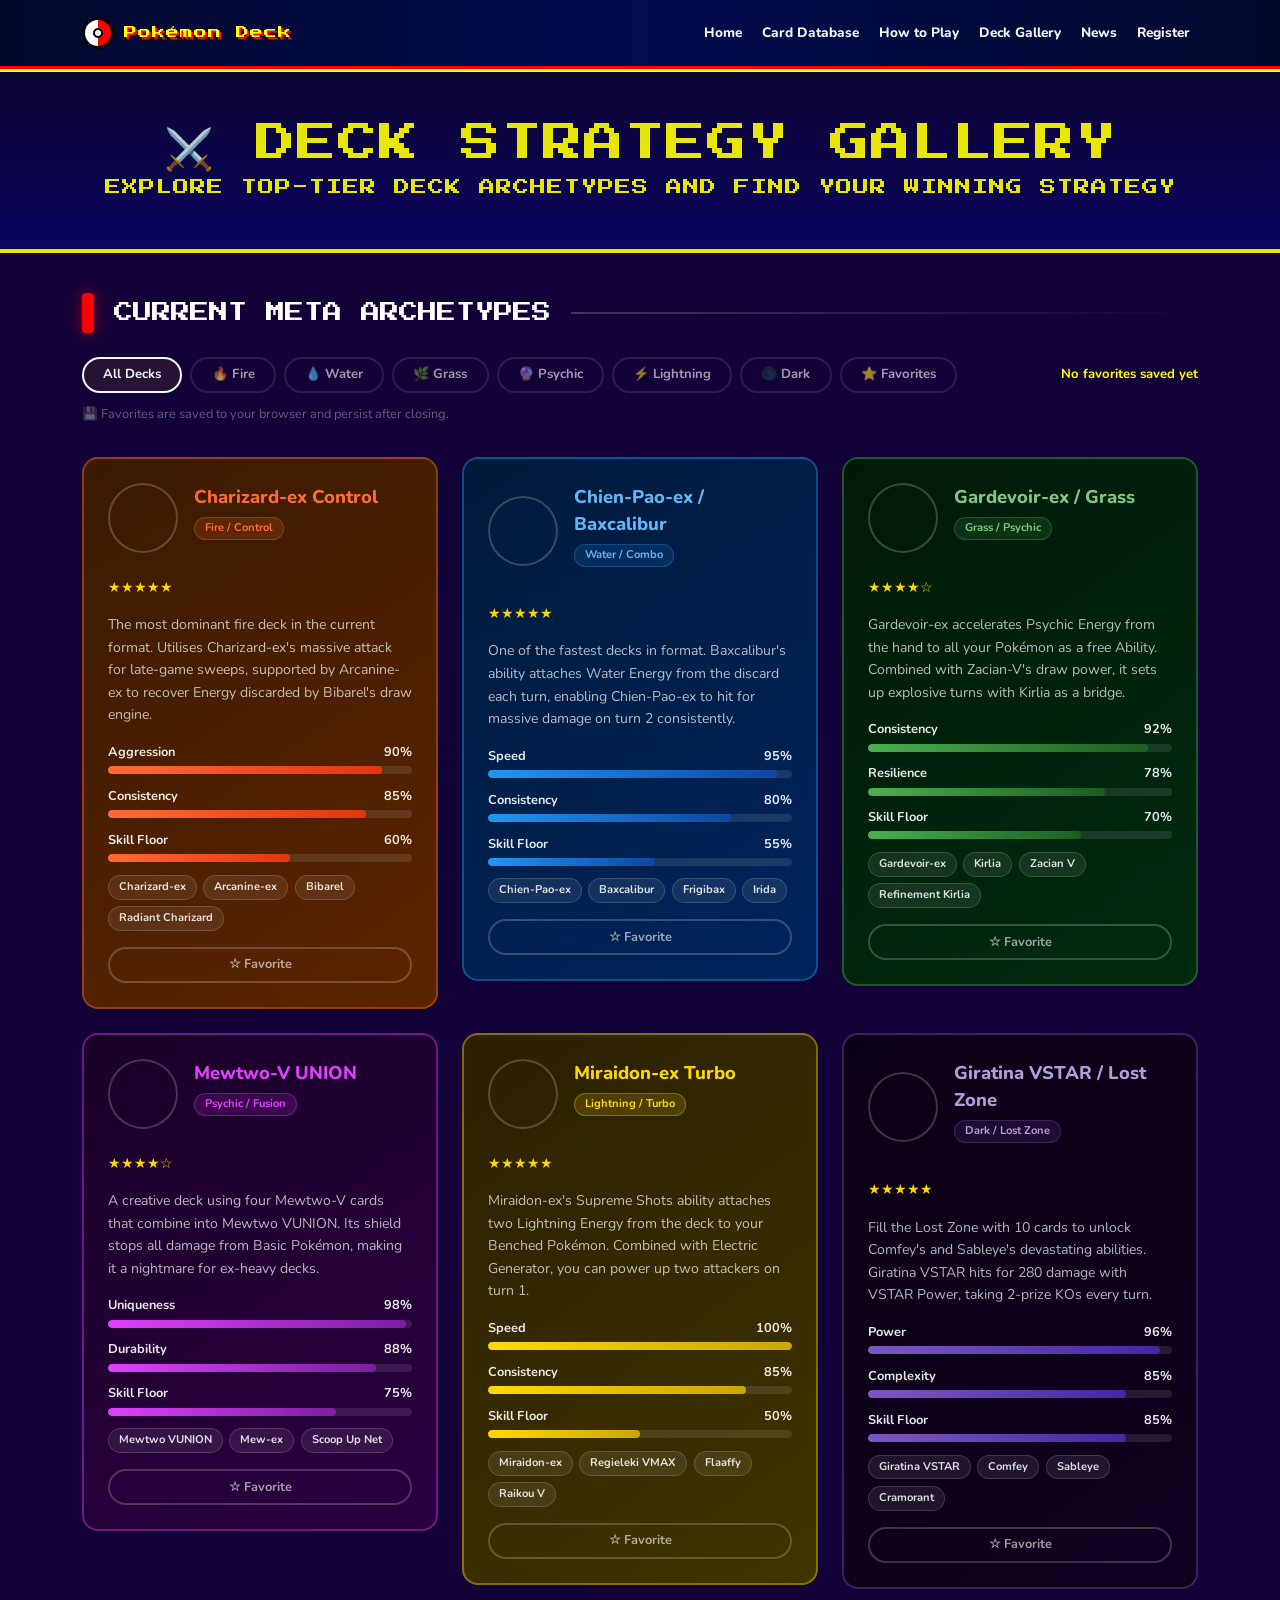
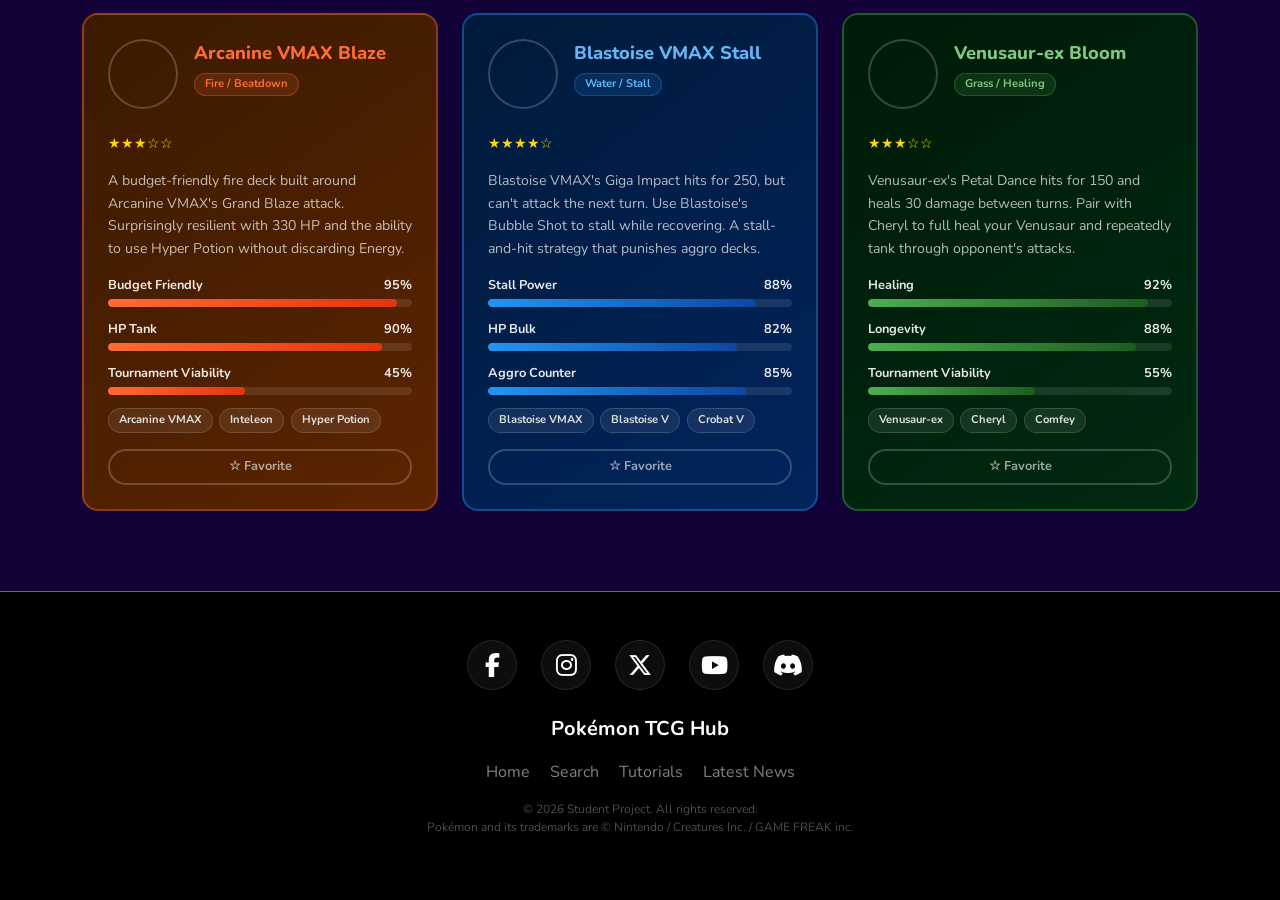
==== commit 75cd574b: "Update decks.html" ====
--- a/decks.html
+++ b/decks.html
@@ -20,7 +20,7 @@
     <div class="container">
       <a class="navbar-brand" href="index.html">
         <div class="pokeball-icon"></div>
-        PokéTCG Deck 
+        Pokémon Deck
       </a>
       <div class="d-flex align-items-center gap-2 order-lg-last">
 
